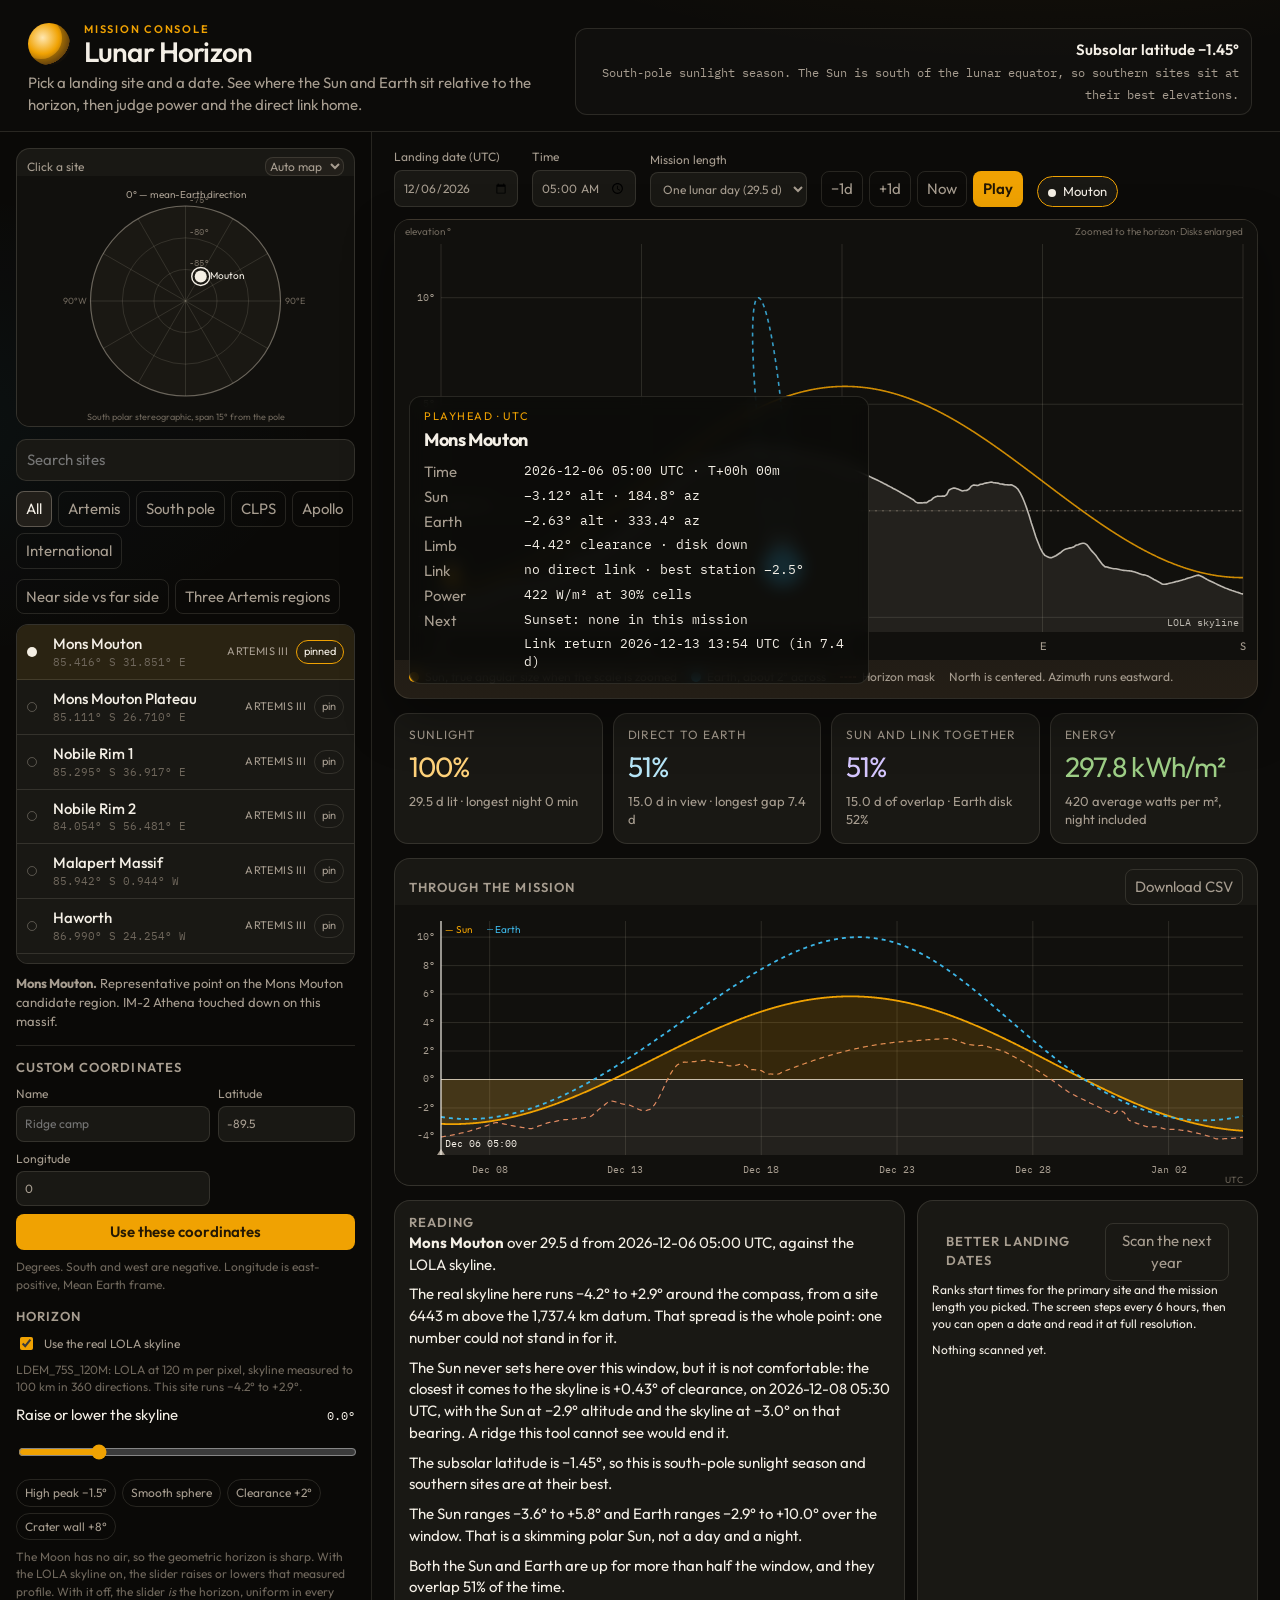
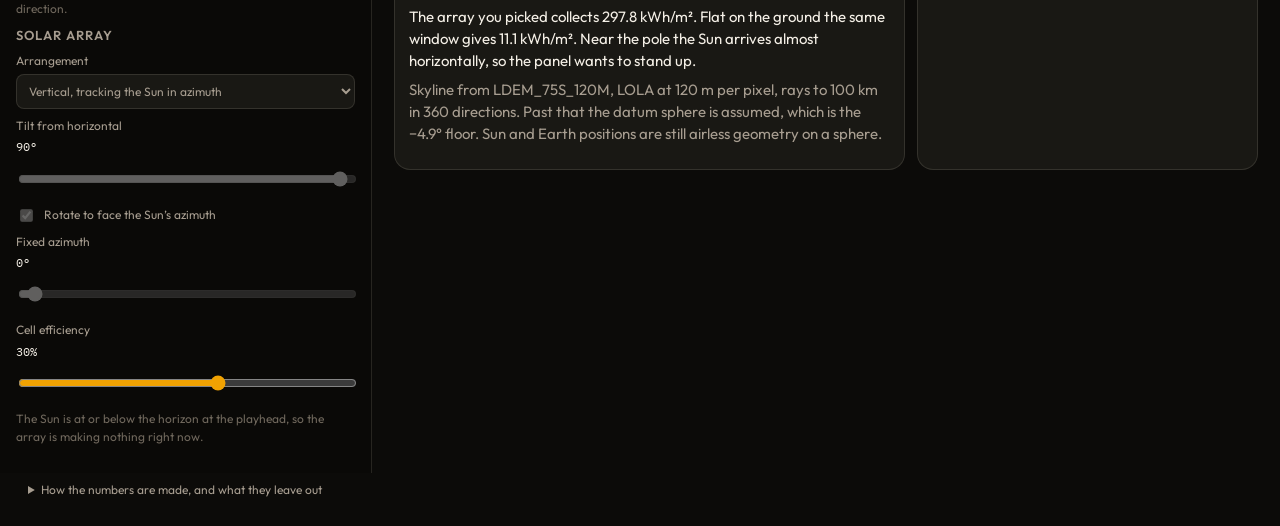
==== index.html @ 1fbbaa5c "Draw the LOLA skyline, add a terrain toggle, and report the tightest solar clearance." ====
<!DOCTYPE html>
<html lang="en">
<head>
  <meta charset="utf-8">
  <meta name="viewport" content="width=device-width, initial-scale=1">
  <title>Lunar Horizon — landing site navigator</title>
  <meta name="description" content="Compare lunar landing sites and dates. See the Sun and Earth on the horizon, and judge solar power and direct-to-Earth contact.">
  <link rel="preconnect" href="https://fonts.googleapis.com">
  <link rel="preconnect" href="https://fonts.gstatic.com" crossorigin>
  <link href="https://fonts.googleapis.com/css2?family=IBM+Plex+Mono:wght@400;500&family=Outfit:wght@400;500;600&display=swap" rel="stylesheet">
  <link rel="stylesheet" href="styles.css">
  <link rel="icon" href="data:image/svg+xml,%3Csvg xmlns='http://www.w3.org/2000/svg' viewBox='0 0 32 32'%3E%3Ccircle cx='16' cy='16' r='14' fill='%23f0a202'/%3E%3Ccircle cx='12' cy='14' r='8' fill='%230c0b09'/%3E%3C/svg%3E">
</head>
<body>
  <div class="app">
    <header class="top">
      <div>
        <div class="brand">
          <div class="mark" aria-hidden="true"></div>
          <div>
            <div class="eyebrow">Mission console</div>
            <h1>Lunar Horizon</h1>
          </div>
        </div>
        <p class="lede">Pick a landing site and a date. See where the Sun and Earth sit relative to the horizon, then judge power and the direct link home.</p>
      </div>
      <div class="season" id="season" aria-live="polite"></div>
    </header>

    <aside>
      <div class="map-wrap">
        <div class="map-bar">
          <span>Click a site</span>
          <select id="map-mode" aria-label="Map projection">
            <option value="auto">Auto map</option>
            <option value="polar">South pole</option>
            <option value="near">Near side</option>
          </select>
        </div>
        <canvas id="map" width="680" height="500"></canvas>
      </div>
      <input id="search" class="search" type="search" placeholder="Search sites" aria-label="Search sites">
      <div class="filters" id="filters"></div>
      <div class="presets">
        <button type="button" id="preset-contrast">Near side vs far side</button>
        <button type="button" id="preset-artemis">Three Artemis regions</button>
      </div>
      <div class="site-list" id="site-list" role="listbox" aria-label="Landing sites"></div>
      <p class="note" id="site-note"></p>

      <form class="custom" id="custom-form">
        <h2>Custom coordinates</h2>
        <label>Name<input id="custom-name" type="text" maxlength="60" placeholder="Ridge camp"></label>
        <label>Latitude<input id="custom-lat" type="number" min="-90" max="90" step="0.0001" value="-89.5" required></label>
        <label>Longitude<input id="custom-lon" type="number" min="-180" max="180" step="0.0001" value="0" required></label>
        <button class="primary-btn full" type="submit">Use these coordinates</button>
        <p class="help full">Degrees. South and west are negative. Longitude is east-positive, Mean Earth frame.</p>
      </form>

      <div class="stack">
        <div class="block-title">Horizon</div>
        <label class="check"><input id="terrain" type="checkbox" checked> Use the real LOLA skyline</label>
        <p class="help" id="terrain-note"></p>
        <div class="row-between"><span id="mask-label">Terrain clearance</span><span class="mono" id="mask-read">0.0°</span></div>
        <input id="mask" type="range" min="-4" max="15" step="0.1" value="0" aria-label="Horizon mask in degrees">
        <div class="chips" id="mask-presets">
          <button type="button" data-mask="-1.5">High peak −1.5°</button>
          <button type="button" data-mask="0">Smooth sphere</button>
          <button type="button" data-mask="2">Clearance +2°</button>
          <button type="button" data-mask="8">Crater wall +8°</button>
        </div>
        <p class="help">The Moon has no air, so the geometric horizon is sharp. With the LOLA skyline on, the slider raises or lowers that measured profile. With it off, the slider <em>is</em> the horizon, uniform in every direction.</p>

        <div class="block-title">Solar array</div>
        <label>Arrangement
          <select id="panel-mode">
            <option value="vertical">Vertical, tracking the Sun in azimuth</option>
            <option value="horizontal">Flat on the ground</option>
            <option value="tilt">Fixed tilt</option>
          </select>
        </label>
        <label>Tilt from horizontal <span class="mono" id="tilt-read">90°</span>
          <input id="tilt" type="range" min="0" max="90" step="1" value="60">
        </label>
        <label class="check"><input id="tracking" type="checkbox" checked> Rotate to face the Sun’s azimuth</label>
        <label>Fixed azimuth <span class="mono" id="az-read">0°</span>
          <input id="azimuth" type="range" min="0" max="359" step="1" value="0">
        </label>
        <label>Cell efficiency <span class="mono" id="eff-read">30%</span>
          <input id="efficiency" type="range" min="15" max="40" step="1" value="30">
        </label>
        <p class="help" id="panel-hint"></p>
      </div>
    </aside>

    <main class="stage">
      <div class="controls">
        <label>Landing date (UTC)<input id="land-date" type="date"></label>
        <label>Time<input id="land-time" type="time" step="60"></label>
        <label>Mission length
          <select id="duration">
            <option value="24">24 hours</option>
            <option value="168">7 days</option>
            <option value="336">14 days</option>
            <option value="708.734" selected>One lunar day (29.5 d)</option>
            <option value="2126.2">Three lunar days</option>
            <option value="4383">Six months</option>
            <option value="8760">One year</option>
          </select>
        </label>
        <div class="control-buttons">
          <button type="button" class="text-btn" id="step-back" title="Landing minus 1 day">−1d</button>
          <button type="button" class="text-btn" id="step-fwd" title="Landing plus 1 day">+1d</button>
          <button type="button" class="text-btn" id="now-btn">Now</button>
          <button type="button" class="primary-btn" id="play">Play</button>
        </div>
        <div class="selected-chips" id="chips" aria-label="Sites in this comparison"></div>
      </div>

      <section class="hero" aria-label="Horizon view">
        <canvas id="horizon" width="1200" height="880"></canvas>
        <div class="readout" id="readout"></div>
        <div class="legend">
          <span><i class="swatch sun"></i>Sun, true angular size when the scale is zoomed</span>
          <span><i class="swatch earth"></i>Earth, about 2° across</span>
          <span><i class="swatch mask"></i>Horizon mask</span>
          <span>North is centered. Azimuth runs eastward.</span>
        </div>
      </section>

      <section class="metrics" id="metrics" aria-label="Mission metrics"></section>
      <div id="compare"></div>

      <section class="chart-wrap">
        <div class="chart-bar">
          <div class="block-title">Through the mission</div>
          <div>
            <button type="button" class="text-btn" id="csv">Download CSV</button>
          </div>
        </div>
        <canvas id="chart" width="1200" height="560"></canvas>
      </section>

      <div class="split">
        <section class="panel" id="insights" aria-label="Reading of this site and date"></section>
        <section class="panel">
          <div class="split-head">
            <div class="block-title">Better landing dates</div>
            <button type="button" class="text-btn" id="scan">Scan the next year</button>
          </div>
          <p class="help">Ranks start times for the primary site and the mission length you picked. The screen steps every 6 hours, then you can open a date and read it at full resolution.</p>
          <div class="window-list" id="windows"></div>
        </section>
      </div>
    </main>

    <footer class="colophon">
      <details>
        <summary>How the numbers are made, and what they leave out</summary>
        <p>Sun and Earth directions use Astronomy Engine for the vectors and the IAU lunar pole and prime meridian for the Mean Earth frame. Altitude is airless and topocentric on a 1,737.4 km sphere. Checked against JPL Horizons apparent azimuth and elevation: the test cases agree to better than 0.01°.</p>
        <p>A body is “up” for sunlight when any of the solar disk clears the mask. Power is the solar constant scaled to the Moon–Sun distance, times the cosine of the incidence angle on the panel you picked, times cell efficiency, times the lit fraction of the disk. One square metre, no dust, no mutual shading.</p>
        <p>Direct-to-Earth means a geometric line of sight from the site to Goldstone, Madrid, or Canberra. It is not a schedule, a link budget, or a terrain mask. Earth-disk visibility is separate: the limb clears the mask even when the center of Earth is still below it. That margin is about one degree, and at the south pole one degree is the whole story.</p>
        <p>The skyline is real where the data reaches. LDEM_75S_120M, the LOLA polar DEM at 120 m per pixel, is walked outward from each site along great circles to 100 km in 360 directions, keeping the highest elevation angle each ray ever reaches. Past the edge of the product the profile falls back to the horizon of the 1,737.4 km datum sphere seen from the site's own elevation. Sites north of 79°S have no profile and use the uniform mask.</p>
        <p>What the skyline still leaves out: azimuth is binned at one degree, so a knife-edge ridge is smoothed; rays stop at 100 km, so a far mountain beyond that is invisible; and there is no self-shadowing, no scattered light from nearby slopes, and no thermal model. Treat a half-degree margin as a question for a real terrain study, not as an answer.</p>
      </details>
    </footer>
  </div>
  <script src="vendor/astronomy.browser.js"></script>
  <script src="sites.js"></script>
  <script src="ephemeris.js"></script>
  <script src="viz.js"></script>
  <script src="terrain.js"></script>
  <script src="app.js"></script>
</body>
</html>
---- styles.css ----
:root {
  --bg: #0c0b09;
  --bg-2: #141310;
  --panel: #191814;
  --panel-2: #221f1a;
  --line: rgba(243, 232, 214, 0.12);
  --line-strong: rgba(243, 232, 214, 0.28);
  --ink: #f4efe6;
  --muted: #a79d90;
  --faint: #6f675c;
  --sun: #f0a202;
  --sun-2: #ffd27a;
  --earth: #3db7e8;
  --earth-2: #b7e6f8;
  --good: #9dce86;
  --warn: #e08a62;
  --joint: #d5c6ff;
  --shadow: 0 20px 50px rgba(0, 0, 0, 0.35);
  --sans: "Outfit", "Avenir Next", "Segoe UI", sans-serif;
  --mono: "IBM Plex Mono", ui-monospace, "SF Mono", monospace;
  --aside: 372px;
}

* { box-sizing: border-box; }
html, body { margin: 0; padding: 0; }
body {
  min-height: 100dvh;
  background:
    radial-gradient(1200px 500px at 80% -10%, rgba(240, 162, 2, 0.08), transparent 55%),
    radial-gradient(900px 480px at -10% 20%, rgba(61, 183, 232, 0.06), transparent 50%),
    var(--bg);
  color: var(--ink);
  font-family: var(--sans);
  font-size: 15px;
  line-height: 1.45;
}

button, input, select { font: inherit; color: inherit; }
button { cursor: pointer; }
button:focus-visible, input:focus-visible, select:focus-visible {
  outline: 2px solid var(--sun);
  outline-offset: 2px;
}

.app {
  display: grid;
  grid-template-columns: var(--aside) minmax(0, 1fr);
  min-height: 100dvh;
}

header.top {
  grid-column: 1 / -1;
  display: flex;
  justify-content: space-between;
  gap: 24px;
  align-items: flex-end;
  padding: 22px 28px 16px;
  border-bottom: 1px solid var(--line);
}
.brand { display: flex; gap: 14px; align-items: center; }
.mark {
  width: 42px;
  height: 42px;
  border-radius: 50%;
  background:
    radial-gradient(circle at 35% 35%, #ffe7b0, var(--sun) 42%, #8a5a10 70%, #1a140c 71%);
  box-shadow: inset -8px -6px 0 rgba(0, 0, 0, 0.25);
}
.eyebrow {
  letter-spacing: 0.16em;
  text-transform: uppercase;
  color: var(--sun);
  font-size: 11px;
  font-weight: 600;
}
h1 {
  margin: 0;
  font-size: 28px;
  font-weight: 560;
  letter-spacing: -0.03em;
  line-height: 1;
}
.lede {
  margin: 6px 0 0;
  max-width: 640px;
  color: var(--muted);
}
.season {
  min-width: 240px;
  text-align: right;
  padding: 10px 12px;
  border: 1px solid var(--line);
  background: rgba(255, 255, 255, 0.02);
  border-radius: 12px;
}
.season b { display: block; font-weight: 600; }
.season span { color: var(--muted); font-family: var(--mono); font-size: 12px; }

aside {
  border-right: 1px solid var(--line);
  padding: 16px 16px 28px;
  background: rgba(0, 0, 0, 0.18);
}
.stage { padding: 16px 22px 40px; min-width: 0; }

.map-wrap {
  background: var(--panel);
  border: 1px solid var(--line);
  border-radius: 14px;
  overflow: hidden;
}
.map-bar {
  display: flex;
  justify-content: space-between;
  align-items: center;
  padding: 8px 10px 0;
  color: var(--muted);
  font-size: 12px;
}
.map-bar select, .filters button, .presets button, .controls select, .controls input, .text-btn, .primary-btn {
  background: var(--panel-2);
  border: 1px solid var(--line);
  border-radius: 8px;
}
#map { width: 100%; height: 250px; display: block; cursor: pointer; }

.search {
  width: 100%;
  margin-top: 12px;
  padding: 9px 10px;
  border-radius: 10px;
  border: 1px solid var(--line);
  background: var(--panel);
}
.filters, .presets { display: flex; flex-wrap: wrap; gap: 6px; margin-top: 10px; }
.filters button, .presets button, .text-btn, .primary-btn {
  padding: 6px 9px;
  color: var(--muted);
  background: transparent;
}
.filters button.on, .presets button:hover, .text-btn:hover, .primary-btn:hover {
  color: var(--ink);
  border-color: var(--line-strong);
}
.filters button.on { background: var(--panel-2); color: var(--ink); }

.site-list {
  margin-top: 10px;
  max-height: 340px;
  overflow: auto;
  border: 1px solid var(--line);
  border-radius: 12px;
  background: var(--panel);
}
.site-row {
  width: 100%;
  display: grid;
  grid-template-columns: 18px 1fr auto;
  gap: 8px;
  align-items: center;
  text-align: left;
  padding: 8px 10px;
  border: 0;
  border-bottom: 1px solid var(--line);
  background: transparent;
}
.site-row:last-child { border-bottom: 0; }
.site-row small { display: block; color: var(--faint); font-family: var(--mono); font-size: 11px; }
.site-row .tag { color: var(--muted); font-size: 11px; letter-spacing: 0.04em; text-transform: uppercase; }
.pip { width: 10px; height: 10px; border-radius: 50%; border: 1px solid var(--line-strong); }
.site-row.primary { background: rgba(240, 162, 2, 0.08); }
.site-row.compare { background: rgba(255, 255, 255, 0.03); }
.pin {
  border: 1px solid var(--line);
  background: transparent;
  color: var(--muted);
  border-radius: 999px;
  padding: 3px 7px;
  font-size: 11px;
}
.pin.on { color: var(--ink); border-color: var(--sun); }

.site-row { cursor: pointer; }
.site-row:hover { background: rgba(255, 255, 255, 0.04); }
.site-row.primary:hover { background: rgba(240, 162, 2, 0.12); }
.site-row .right { display: flex; align-items: center; gap: 8px; }
.site-row b { font-weight: 500; }
.site-row .muted { color: var(--muted); }
.pin:hover { color: var(--ink); border-color: var(--line-strong); }

.note {
  margin: 10px 0 0;
  color: var(--muted);
  font-size: 13px;
}
.custom {
  margin-top: 14px;
  padding-top: 12px;
  border-top: 1px solid var(--line);
  display: grid;
  grid-template-columns: 1fr 1fr;
  gap: 8px;
}
.custom h2, .block-title {
  grid-column: 1 / -1;
  margin: 0;
  font-size: 13px;
  letter-spacing: 0.08em;
  text-transform: uppercase;
  color: var(--muted);
  font-weight: 600;
}
.custom label, .stack label { display: flex; flex-direction: column; gap: 4px; font-size: 12px; color: var(--muted); }
.custom input, .stack input, .stack select, .controls input, .controls select {
  padding: 8px;
  border-radius: 8px;
  border: 1px solid var(--line);
  background: var(--panel);
}
.custom .full, .stack .full { grid-column: 1 / -1; }

.stack { margin-top: 14px; display: grid; gap: 8px; }
.row-between { display: flex; justify-content: space-between; gap: 8px; align-items: baseline; }
.mono { font-family: var(--mono); font-size: 12px; color: var(--ink); }
input[type="range"] { width: 100%; accent-color: var(--sun); }
.chips { display: flex; flex-wrap: wrap; gap: 6px; }
.chips button { padding: 4px 8px; border-radius: 999px; border: 1px solid var(--line); background: transparent; color: var(--muted); font-size: 12px; }
.chips button:hover { color: var(--ink); }
.help { color: var(--faint); font-size: 12px; margin: 0; }
.stack label.check { flex-direction: row; align-items: center; gap: 8px; }
.stack label.check input[type="checkbox"] { padding: 0; accent-color: var(--sun); }

.controls {
  display: flex;
  flex-wrap: wrap;
  gap: 10px 14px;
  align-items: end;
  margin-bottom: 12px;
}
.controls label { display: flex; flex-direction: column; gap: 4px; font-size: 12px; color: var(--muted); }
.control-buttons { display: flex; gap: 6px; align-items: center; }
.primary-btn {
  background: var(--sun);
  color: #241804;
  border-color: transparent;
  font-weight: 600;
}
.primary-btn.playing { background: var(--ink); }

.hero {
  position: relative;
  background: linear-gradient(180deg, #12110e, #1a1814 70%, #241e16);
  border: 1px solid var(--line);
  border-radius: 16px;
  box-shadow: var(--shadow);
  overflow: hidden;
}
#horizon { width: 100%; height: 440px; display: block; }
.readout {
  position: absolute;
  left: 14px;
  bottom: 14px;
  max-width: min(460px, calc(100% - 28px));
  padding: 12px 14px;
  border-radius: 12px;
  background: rgba(12, 11, 9, 0.82);
  border: 1px solid var(--line);
  backdrop-filter: blur(8px);
}
.readout .kicker { color: var(--sun); font-size: 11px; letter-spacing: 0.14em; text-transform: uppercase; }
.readout h2 { margin: 2px 0 8px; font-size: 18px; letter-spacing: -0.02em; }
.readout dl { display: grid; grid-template-columns: 92px 1fr; gap: 3px 8px; margin: 0; }
.readout dt { color: var(--muted); }
.readout dd { margin: 0; font-family: var(--mono); font-size: 12.5px; }
.readout-note {
  margin: 8px 0 0;
  padding-top: 8px;
  border-top: 1px solid var(--line);
  color: var(--warn);
  font-size: 12px;
}
.legend {
  display: flex;
  flex-wrap: wrap;
  gap: 14px;
  padding: 8px 14px 12px;
  color: var(--muted);
  font-size: 12px;
}
.swatch { display: inline-block; width: 10px; height: 10px; border-radius: 50%; margin-right: 6px; vertical-align: -1px; }
.swatch.sun { background: var(--sun); }
.swatch.earth { background: var(--earth); }
.swatch.mask { background: transparent; border: 1px dashed var(--warn); border-radius: 0; height: 0; width: 16px; vertical-align: 3px; }

.metrics {
  margin-top: 14px;
  display: grid;
  grid-template-columns: repeat(4, minmax(0, 1fr));
  gap: 10px;
}
.card {
  background: var(--panel);
  border: 1px solid var(--line);
  border-radius: 14px;
  padding: 12px 14px 14px;
}
.card .label { color: var(--muted); font-size: 12px; letter-spacing: 0.08em; text-transform: uppercase; }
.card .value { font-size: 28px; letter-spacing: -0.03em; margin: 4px 0; }
.card .sub { color: var(--muted); font-size: 13px; }
.card.sun .value { color: var(--sun-2); }
.card.earth .value { color: var(--earth-2); }
.card.joint .value { color: var(--joint); }
.card.power .value { color: var(--good); }

#compare:empty { display: none; }
.compare-panel { margin-top: 14px; }
.compare-table .swatch { margin-right: 7px; }
.compare-table .tag {
  color: var(--sun);
  font-size: 10px;
  letter-spacing: 0.08em;
  text-transform: uppercase;
}
.compare-table + .help { margin-top: 8px; }

.compare-table {
  width: 100%;
  margin-top: 10px;
  border-collapse: collapse;
  font-size: 13px;
}
.compare-table th, .compare-table td {
  text-align: left;
  padding: 8px 10px;
  border-bottom: 1px solid var(--line);
}
.compare-table th { color: var(--muted); font-weight: 500; font-size: 12px; }
.compare-table td.num, .compare-table th.num { text-align: right; font-family: var(--mono); font-size: 12px; }

.chart-wrap {
  margin-top: 14px;
  background: var(--panel);
  border: 1px solid var(--line);
  border-radius: 16px;
  overflow: hidden;
}
.chart-bar, .split-head {
  display: flex;
  justify-content: space-between;
  gap: 12px;
  align-items: baseline;
  padding: 10px 14px 0;
}
#chart { width: 100%; height: 280px; display: block; cursor: crosshair; }

.split {
  margin-top: 14px;
  display: grid;
  grid-template-columns: 1.2fr 0.8fr;
  gap: 12px;
}
.panel {
  background: var(--panel);
  border: 1px solid var(--line);
  border-radius: 16px;
  padding: 12px 14px 16px;
}
.panel p { margin: 0 0 8px; color: var(--ink); }
.panel .muted { color: var(--muted); }
.window-list { display: flex; flex-direction: column; gap: 8px; margin-top: 8px; }
.window-list button {
  text-align: left;
  border: 1px solid var(--line);
  background: var(--panel-2);
  border-radius: 10px;
  padding: 8px 10px;
}
.window-list b { display: block; }
.window-list span { color: var(--muted); font-size: 12px; font-family: var(--mono); }

.selected-chips { display: flex; flex-wrap: wrap; gap: 6px; }
.selected-chips button {
  border: 1px solid var(--line);
  background: var(--panel);
  border-radius: 999px;
  padding: 5px 10px;
  font-size: 13px;
}
.selected-chips button.primary { border-color: var(--sun); }
.selected-chips .chip-group { display: inline-flex; align-items: center; gap: 3px; }
.selected-chips .chip-x { padding: 5px 9px; color: var(--muted); line-height: 1; }
.selected-chips .chip-x:hover { color: var(--ink); border-color: var(--line-strong); }
.selected-chips .swatch { width: 8px; height: 8px; margin-right: 7px; }

button[disabled] { opacity: 0.45; cursor: default; }
input[disabled], select[disabled] { opacity: 0.45; }

footer.colophon {
  grid-column: 1 / -1;
  padding: 8px 28px 28px;
  color: var(--faint);
  font-size: 12px;
}
footer details { max-width: 900px; }
footer summary { cursor: pointer; color: var(--muted); }

@media (max-width: 1100px) {
  .metrics { grid-template-columns: 1fr 1fr; }
  .split { grid-template-columns: 1fr; }
}
@media (max-width: 860px) {
  .app { grid-template-columns: 1fr; }
  aside { border-right: 0; border-bottom: 1px solid var(--line); }
  header.top { flex-direction: column; align-items: flex-start; }
  .season { text-align: left; }
  #horizon { height: 360px; }
  .site-list { max-height: 280px; }
}
@media (prefers-reduced-motion: reduce) {
  * { scroll-behavior: auto !important; }
}
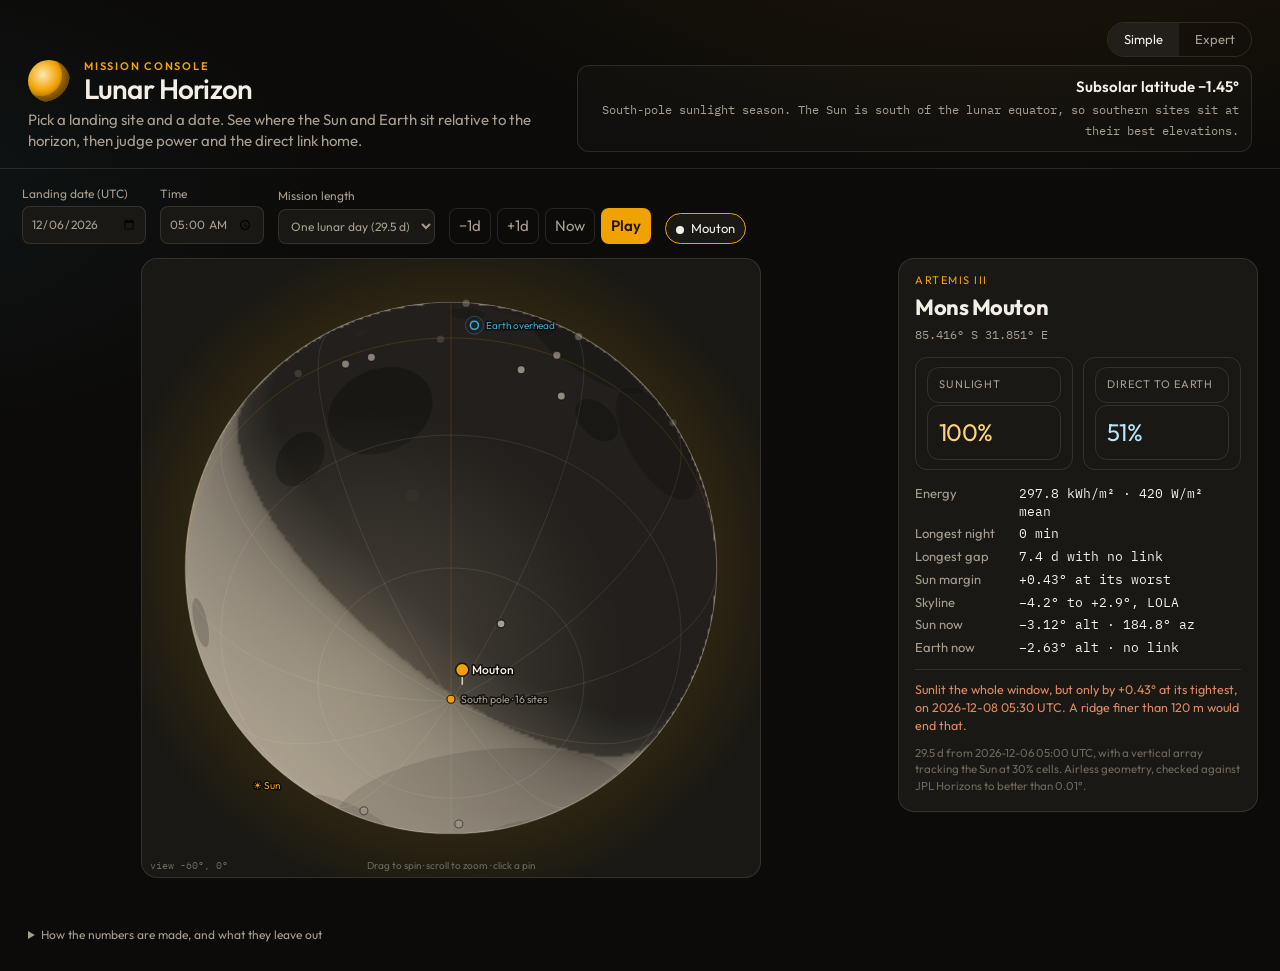
==== commit a38c8a2d: "Add a rotatable Moon globe and a Simple mode built on it. The console answered the question well but" ====
--- a/index.html
+++ b/index.html
@@ -24,7 +24,13 @@
         </div>
         <p class="lede">Pick a landing site and a date. See where the Sun and Earth sit relative to the horizon, then judge power and the direct link home.</p>
       </div>
-      <div class="season" id="season" aria-live="polite"></div>
+      <div class="top-right">
+        <div class="modes" role="group" aria-label="Interface mode">
+          <button type="button" id="mode-simple">Simple</button>
+          <button type="button" id="mode-expert">Expert</button>
+        </div>
+        <div class="season" id="season" aria-live="polite"></div>
+      </div>
     </header>
 
     <aside>
@@ -117,6 +123,14 @@
         <div class="selected-chips" id="chips" aria-label="Sites in this comparison"></div>
       </div>
 
+      <section class="simple" id="simple" aria-label="Globe view">
+        <div class="globe-wrap">
+          <canvas id="globe" width="760" height="760" tabindex="0" role="img"
+                  aria-label="Moon globe. Drag to rotate, scroll to zoom, click a landing site."></canvas>
+        </div>
+        <div class="simple-card" id="simple-card"></div>
+      </section>
+
       <section class="hero" aria-label="Horizon view">
         <canvas id="horizon" width="1200" height="880"></canvas>
         <div class="readout" id="readout"></div>
@@ -169,6 +183,7 @@
   <script src="sites.js"></script>
   <script src="ephemeris.js"></script>
   <script src="viz.js"></script>
+  <script src="globe.js"></script>
   <script src="terrain.js"></script>
   <script src="app.js"></script>
 </body>
--- a/styles.css
+++ b/styles.css
@@ -96,6 +96,85 @@
 .season b { display: block; font-weight: 600; }
 .season span { color: var(--muted); font-family: var(--mono); font-size: 12px; }
 
+.top-right { display: flex; flex-direction: column; align-items: flex-end; gap: 8px; }
+.modes {
+  display: inline-flex;
+  border: 1px solid var(--line);
+  border-radius: 999px;
+  overflow: hidden;
+}
+.modes button {
+  padding: 7px 16px;
+  border: 0;
+  background: transparent;
+  color: var(--muted);
+  font-size: 13px;
+}
+.modes button.on { background: var(--panel-2); color: var(--ink); }
+
+/* Simple mode: one globe, one card. Everything the console does is still
+   loaded and computed, just not shown. */
+.simple { display: none; }
+.app.mode-simple { grid-template-columns: minmax(0, 1fr); }
+.app.mode-simple aside,
+.app.mode-simple .hero,
+.app.mode-simple .metrics,
+.app.mode-simple #compare,
+.app.mode-simple .chart-wrap,
+.app.mode-simple .split { display: none; }
+.app.mode-simple .simple {
+  display: grid;
+  grid-template-columns: minmax(0, 1fr) 360px;
+  gap: 18px;
+  align-items: start;
+  margin-top: 14px;
+}
+
+.globe-wrap {
+  background: var(--panel);
+  border: 1px solid var(--line);
+  border-radius: 16px;
+  overflow: hidden;
+  max-width: 620px;
+  margin: 0 auto;
+  width: 100%;
+}
+#globe {
+  display: block;
+  width: 100%;
+  aspect-ratio: 1;
+  touch-action: none;
+  cursor: grab;
+}
+#globe:active { cursor: grabbing; }
+
+.simple-card {
+  background: var(--panel);
+  border: 1px solid var(--line);
+  border-radius: 16px;
+  padding: 14px 16px 16px;
+}
+.simple-card .kicker { color: var(--sun); font-size: 11px; letter-spacing: 0.14em; text-transform: uppercase; }
+.simple-card h2 { margin: 3px 0 2px; font-size: 22px; letter-spacing: -0.02em; }
+.simple-card .coords { color: var(--muted); font-family: var(--mono); font-size: 12px; }
+.simple-card .big { display: grid; grid-template-columns: 1fr 1fr; gap: 10px; margin: 14px 0; }
+.simple-card .big div { border: 1px solid var(--line); border-radius: 12px; padding: 9px 11px; }
+.simple-card .big .label { color: var(--muted); font-size: 11px; letter-spacing: 0.08em; text-transform: uppercase; }
+.simple-card .big .value { font-size: 24px; letter-spacing: -0.03em; margin-top: 2px; }
+.simple-card .big .sun { color: var(--sun-2); }
+.simple-card .big .earth { color: var(--earth-2); }
+.simple-card dl { display: grid; grid-template-columns: 96px 1fr; gap: 4px 8px; margin: 0; }
+.simple-card dt { color: var(--muted); font-size: 13px; }
+.simple-card dd { margin: 0; font-family: var(--mono); font-size: 12.5px; }
+.simple-card .margin-note {
+  margin: 12px 0 0;
+  padding-top: 10px;
+  border-top: 1px solid var(--line);
+  color: var(--warn);
+  font-size: 12.5px;
+}
+.simple-card .source { margin: 10px 0 0; color: var(--faint); font-size: 11.5px; }
+
 aside {
   border-right: 1px solid var(--line);
   padding: 16px 16px 28px;
@@ -407,6 +486,7 @@
 @media (max-width: 1100px) {
   .metrics { grid-template-columns: 1fr 1fr; }
   .split { grid-template-columns: 1fr; }
+  .app.mode-simple .simple { grid-template-columns: minmax(0, 1fr); }
 }
 @media (max-width: 860px) {
   .app { grid-template-columns: 1fr; }
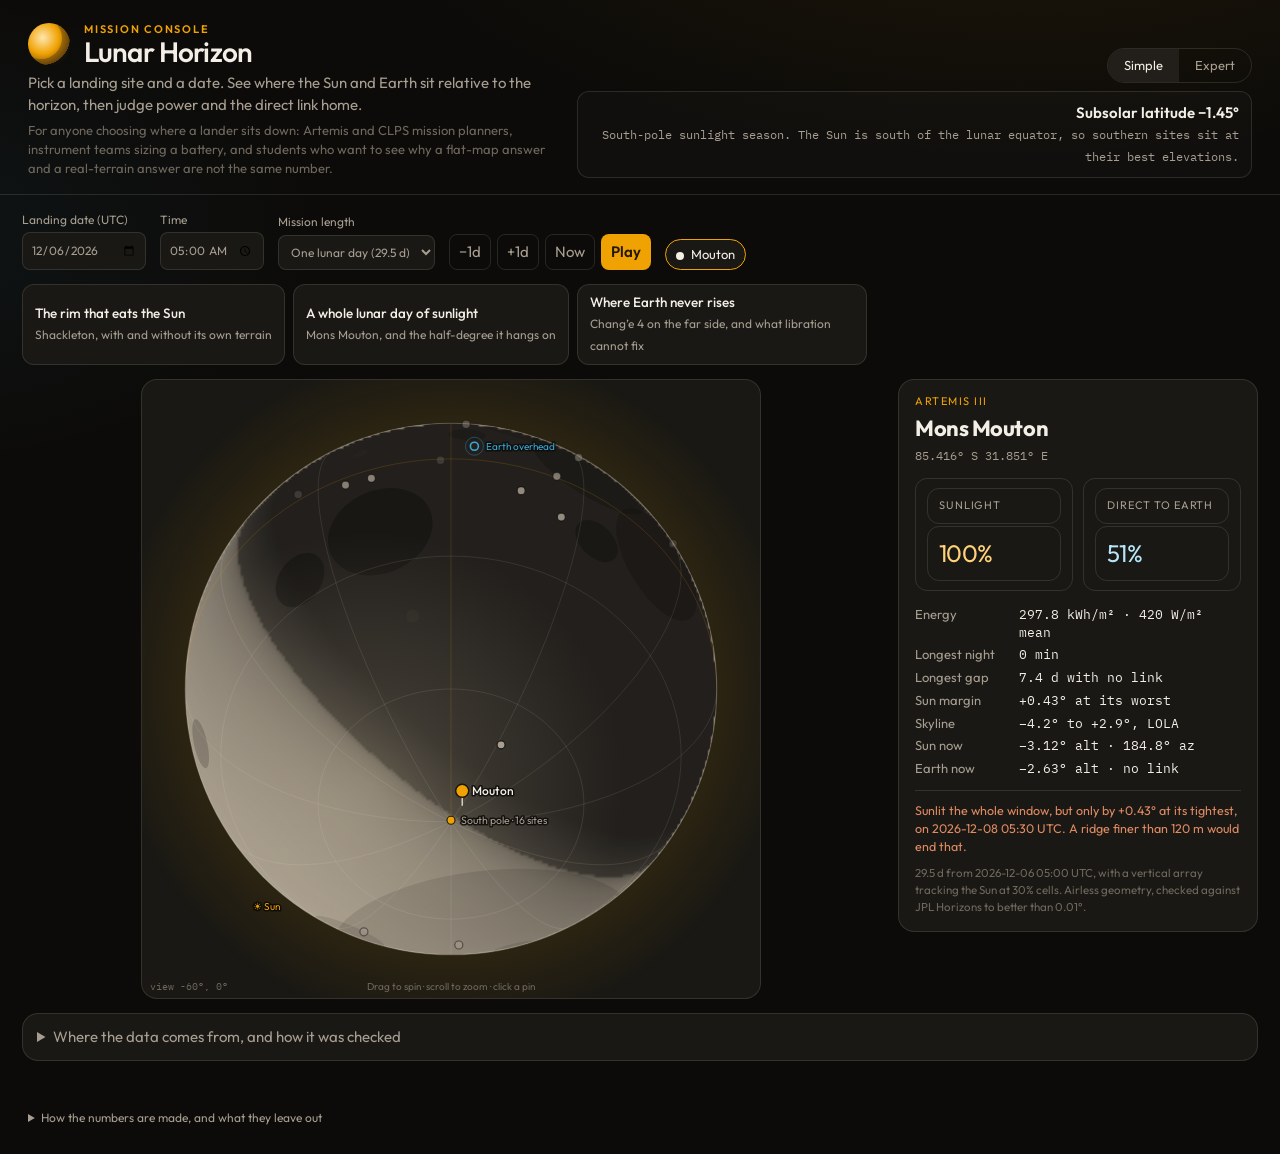
==== commit 60136bbc: "Show the evidence and the argument inside the app, not just in the README. Three guided findings set" ====
--- a/index.html
+++ b/index.html
@@ -23,6 +23,7 @@
           </div>
         </div>
         <p class="lede">Pick a landing site and a date. See where the Sun and Earth sit relative to the horizon, then judge power and the direct link home.</p>
+        <p class="lede audience">For anyone choosing where a lander sits down: Artemis and CLPS mission planners, instrument teams sizing a battery, and students who want to see why a flat-map answer and a real-terrain answer are not the same number.</p>
       </div>
       <div class="top-right">
         <div class="modes" role="group" aria-label="Interface mode">
@@ -123,6 +124,11 @@
         <div class="selected-chips" id="chips" aria-label="Sites in this comparison"></div>
       </div>
 
+      <section class="stories" aria-label="Guided findings">
+        <div class="story-bar" id="story-bar"></div>
+        <div class="story-note" id="story-note"></div>
+      </section>
+
       <section class="simple" id="simple" aria-label="Globe view">
         <div class="globe-wrap">
           <canvas id="globe" width="760" height="760" tabindex="0" role="img"
@@ -166,6 +172,12 @@
           <div class="window-list" id="windows"></div>
         </section>
       </div>
+      <section class="evidence" aria-label="Data sources and validation">
+        <details id="evidence">
+          <summary>Where the data comes from, and how it was checked</summary>
+          <div id="evidence-body"></div>
+        </details>
+      </section>
     </main>
 
     <footer class="colophon">
@@ -185,6 +197,7 @@
   <script src="viz.js"></script>
   <script src="globe.js"></script>
   <script src="terrain.js"></script>
+  <script src="validation.js"></script>
   <script src="app.js"></script>
 </body>
 </html>
--- a/styles.css
+++ b/styles.css
@@ -175,6 +175,63 @@
 }
 .simple-card .source { margin: 10px 0 0; color: var(--faint); font-size: 11.5px; }
 
+.lede.audience { margin-top: 6px; color: var(--faint); font-size: 13px; }
+
+/* Guided findings: three clicks that are the demo and the argument at once. */
+.stories { margin-top: 14px; }
+.story-bar { display: flex; flex-wrap: wrap; gap: 8px; }
+.story-bar button {
+  text-align: left;
+  padding: 8px 12px;
+  border: 1px solid var(--line);
+  border-radius: 12px;
+  background: var(--panel);
+  color: var(--ink);
+  max-width: 290px;
+}
+.story-bar button:hover { border-color: var(--line-strong); }
+.story-bar button.on { border-color: var(--sun); background: var(--panel-2); }
+.story-bar b { display: block; font-weight: 500; font-size: 13.5px; }
+.story-bar span { color: var(--muted); font-size: 12px; }
+.story-note:empty { display: none; }
+.story-note {
+  margin-top: 10px;
+  padding: 12px 14px;
+  border: 1px solid var(--line);
+  border-left: 3px solid var(--sun);
+  border-radius: 12px;
+  background: var(--panel);
+}
+.story-note h3 { margin: 0 0 6px; font-size: 15px; font-weight: 560; letter-spacing: -0.01em; }
+.story-note p { margin: 0 0 6px; }
+.story-note p:last-child { margin-bottom: 0; }
+.story-note .figure { font-family: var(--mono); color: var(--sun-2); }
+.story-note .counter { font-family: var(--mono); color: var(--muted); }
+
+/* Evidence: the NASA inputs and the Horizons check, in the app rather than
+   only in the README, because a five-minute demo never reaches the README. */
+.evidence { margin-top: 14px; }
+.evidence details {
+  background: var(--panel);
+  border: 1px solid var(--line);
+  border-radius: 16px;
+  padding: 12px 14px;
+}
+.evidence summary { cursor: pointer; color: var(--muted); }
+.evidence h3 { margin: 14px 0 6px; font-size: 13px; letter-spacing: 0.08em; text-transform: uppercase; color: var(--muted); font-weight: 600; }
+.evidence .src { border-top: 1px solid var(--line); padding: 9px 0; }
+.evidence .src b { font-weight: 560; }
+.evidence .src .detail { color: var(--muted); font-family: var(--mono); font-size: 11.5px; }
+.evidence .src .role { color: var(--ink); font-size: 13px; margin-top: 3px; }
+.evidence .src .where { color: var(--faint); font-size: 11.5px; margin-top: 2px; }
+.evidence table { width: 100%; border-collapse: collapse; font-size: 12.5px; margin-top: 6px; }
+.evidence th, .evidence td { text-align: left; padding: 6px 8px; border-bottom: 1px solid var(--line); }
+.evidence th { color: var(--muted); font-weight: 500; font-size: 11.5px; }
+.evidence td.num, .evidence th.num { text-align: right; font-family: var(--mono); font-size: 11.5px; }
+.evidence td.pass { color: var(--good); font-family: var(--mono); }
+.evidence .repro { margin: 10px 0 0; color: var(--faint); font-size: 12px; }
+.evidence code { font-family: var(--mono); color: var(--muted); }
+
 aside {
   border-right: 1px solid var(--line);
   padding: 16px 16px 28px;
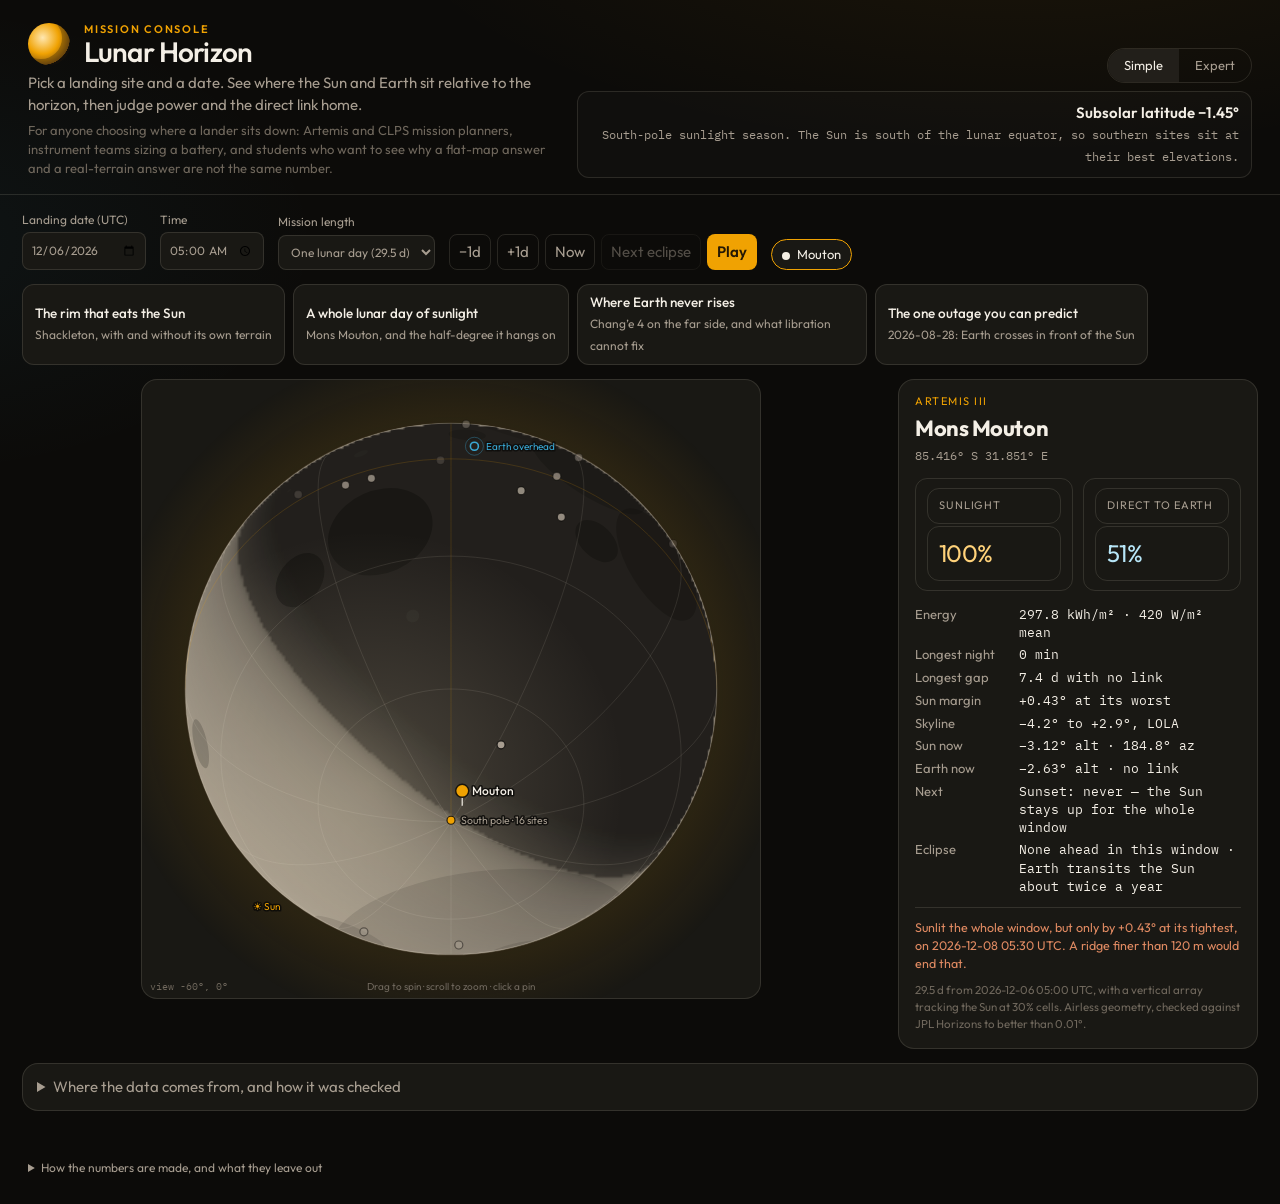
==== commit 548c8129: "Answer the operational questions: when, on what bearing, and what if we slip. Session C of SESSIONS-" ====
--- a/index.html
+++ b/index.html
@@ -97,6 +97,17 @@
           <input id="efficiency" type="range" min="15" max="40" step="1" value="30">
         </label>
         <p class="help" id="panel-hint"></p>
+
+        <div class="block-title">Find a Sun position</div>
+        <p class="help">The inverse question. Not where the Sun is now, but when it is where you need it. Leave a field empty to leave that axis free.</p>
+        <form id="solve-form">
+          <div class="solve-row">
+            <label>Elevation<input id="solve-alt" type="number" step="0.1" min="-90" max="90" placeholder="any"></label>
+            <label>Azimuth<input id="solve-az" type="number" step="1" min="0" max="359" placeholder="any"></label>
+          </div>
+          <button class="primary-btn full" type="submit" id="solve-run">Find times in this mission</button>
+        </form>
+        <div class="solve-list" id="solve-list"></div>
       </div>
     </aside>
 
@@ -115,10 +126,22 @@
             <option value="8760">One year</option>
           </select>
         </label>
+        <label class="slip-control">If we slip
+          <select id="slip">
+            <option value="0">no comparison</option>
+            <option value="-29.5">one lunar day earlier</option>
+            <option value="-14">14 days earlier</option>
+            <option value="-7">7 days earlier</option>
+            <option value="7">7 days later</option>
+            <option value="14" selected>14 days later</option>
+            <option value="29.5">one lunar day later</option>
+          </select>
+        </label>
         <div class="control-buttons">
           <button type="button" class="text-btn" id="step-back" title="Landing minus 1 day">−1d</button>
           <button type="button" class="text-btn" id="step-fwd" title="Landing plus 1 day">+1d</button>
           <button type="button" class="text-btn" id="now-btn">Now</button>
+          <button type="button" class="text-btn" id="eclipse-btn" title="Jump the playhead to the next time Earth crosses the Sun">Next eclipse</button>
           <button type="button" class="primary-btn" id="play">Play</button>
         </div>
         <div class="selected-chips" id="chips" aria-label="Sites in this comparison"></div>
@@ -150,6 +173,7 @@
 
       <section class="metrics" id="metrics" aria-label="Mission metrics"></section>
       <div id="compare"></div>
+      <div id="slip-table"></div>
 
       <section class="chart-wrap">
         <div class="chart-bar">
--- a/styles.css
+++ b/styles.css
@@ -120,6 +120,8 @@
 .app.mode-simple .hero,
 .app.mode-simple .metrics,
 .app.mode-simple #compare,
+.app.mode-simple #slip-table,
+.app.mode-simple .slip-control,
 .app.mode-simple .chart-wrap,
 .app.mode-simple .split { display: none; }
 .app.mode-simple .simple {
@@ -408,6 +410,7 @@
 .readout dl { display: grid; grid-template-columns: 92px 1fr; gap: 3px 8px; margin: 0; }
 .readout dt { color: var(--muted); }
 .readout dd { margin: 0; font-family: var(--mono); font-size: 12.5px; }
+.readout dd.alert, .simple-card dd.alert { color: var(--warn); }
 .readout-note {
   margin: 8px 0 0;
   padding-top: 8px;
@@ -503,6 +506,25 @@
 }
 .panel p { margin: 0 0 8px; color: var(--ink); }
 .panel .muted { color: var(--muted); }
+.solve-row { display: flex; gap: 8px; }
+.solve-row label { flex: 1 1 0; min-width: 0; }
+#solve-form { display: flex; flex-direction: column; gap: 8px; }
+.solve-list { display: flex; flex-direction: column; gap: 6px; }
+.solve-list button {
+  text-align: left;
+  border: 1px solid var(--line);
+  background: var(--panel-2);
+  border-radius: 10px;
+  padding: 7px 9px;
+}
+.solve-list button:hover { border-color: var(--line-strong); }
+.solve-list b { display: block; font-family: var(--mono); font-size: 12px; }
+.solve-list span { color: var(--muted); font-size: 11.5px; font-family: var(--mono); }
+
+.compare-table .delta { font-size: 11px; }
+.compare-table .delta.up { color: var(--good); }
+.compare-table .delta.down { color: var(--warn); }
+
 .window-list { display: flex; flex-direction: column; gap: 8px; margin-top: 8px; }
 .window-list button {
   text-align: left;
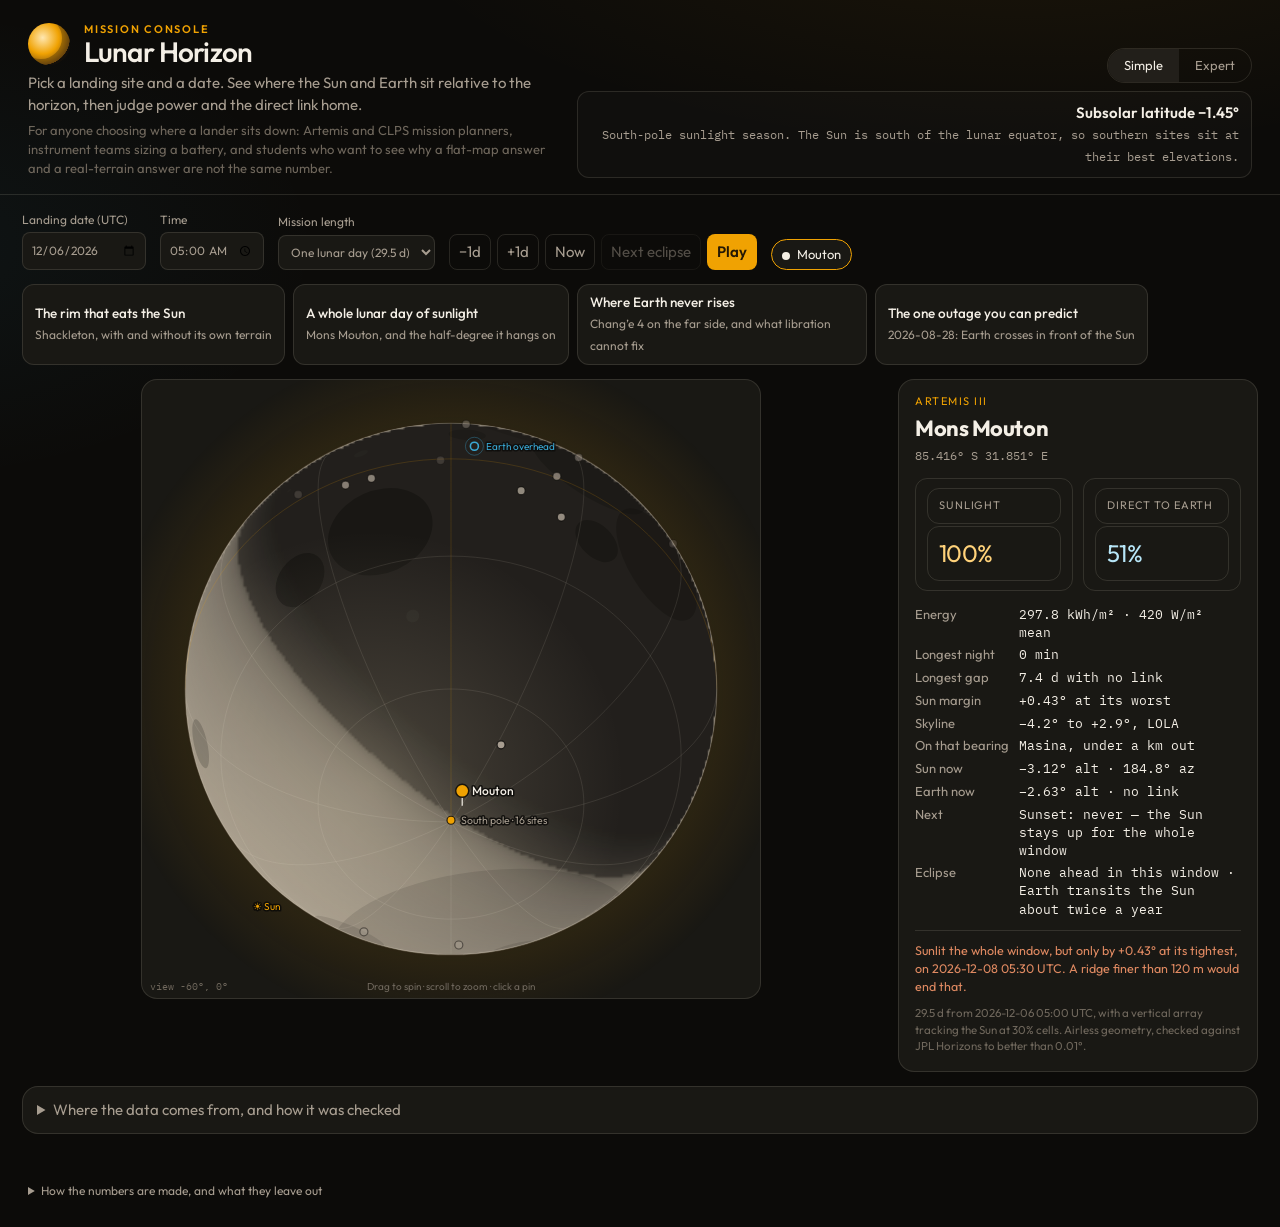
==== commit 0f17274c: "Call the engine's refined events, solves, and eclipses, and name the skyline. Session A landed horiz" ====
--- a/index.html
+++ b/index.html
@@ -217,6 +217,7 @@
   </div>
   <script src="vendor/astronomy.browser.js"></script>
   <script src="sites.js"></script>
+  <script src="features.js"></script>
   <script src="ephemeris.js"></script>
   <script src="viz.js"></script>
   <script src="globe.js"></script>
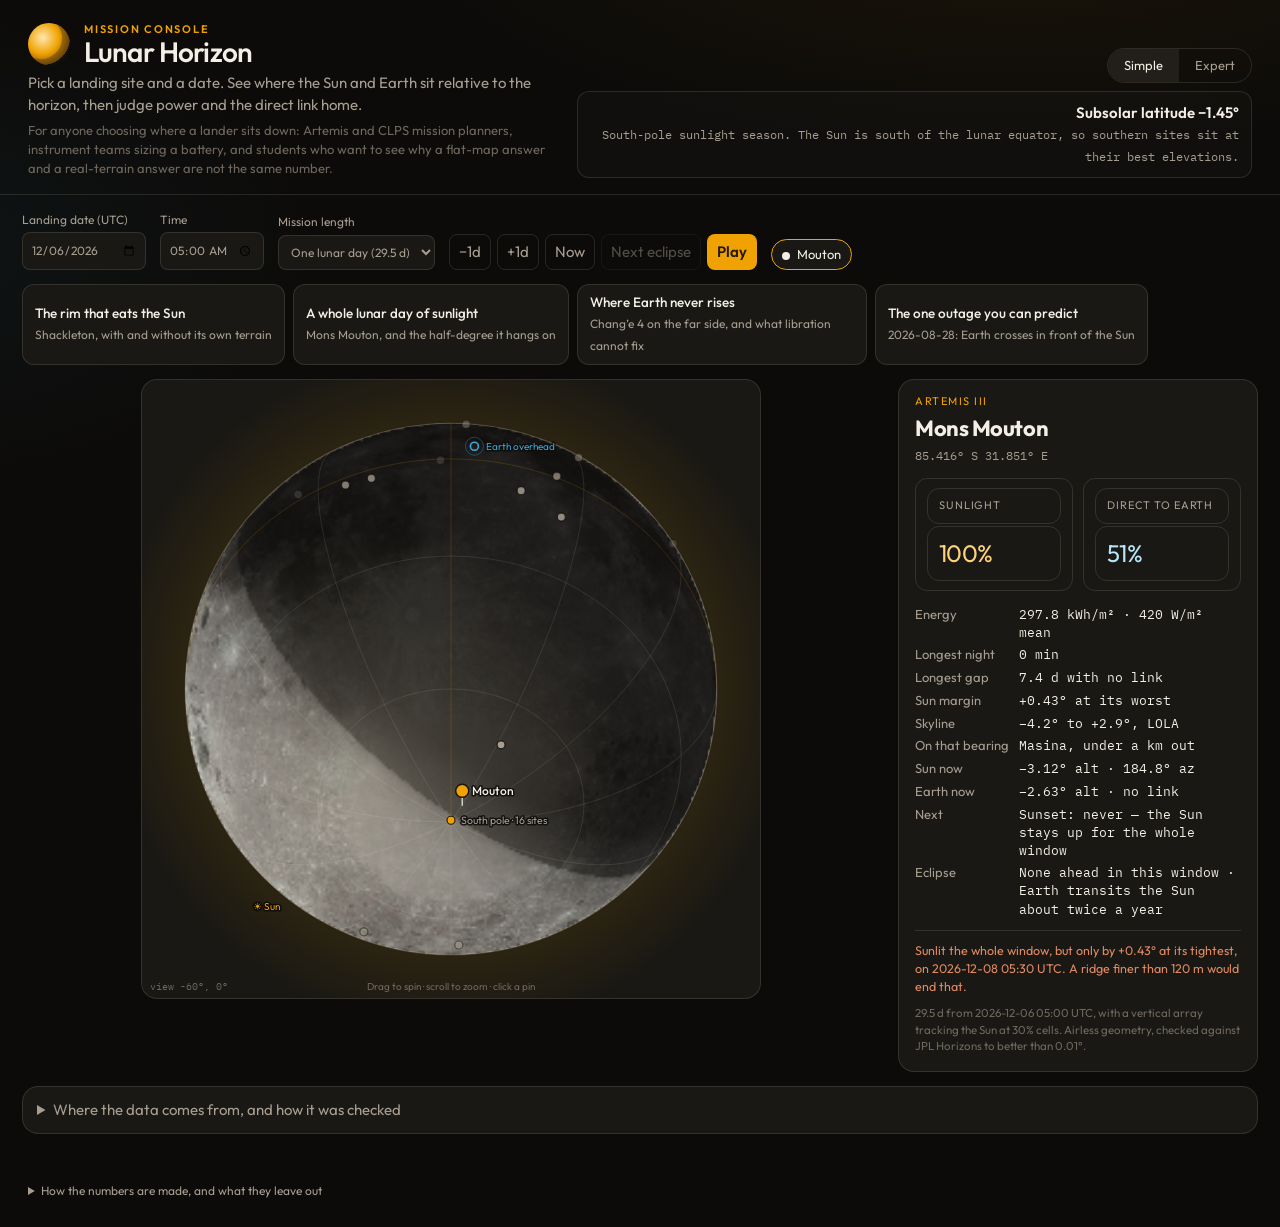
==== commit d861b79e: "Load the basemap and hand the map to viz.js's pan, zoom, and pick. Session B shipped basemap.js and " ====
--- a/index.html
+++ b/index.html
@@ -218,6 +218,7 @@
   <script src="vendor/astronomy.browser.js"></script>
   <script src="sites.js"></script>
   <script src="features.js"></script>
+  <script src="basemap.js"></script>
   <script src="ephemeris.js"></script>
   <script src="viz.js"></script>
   <script src="globe.js"></script>
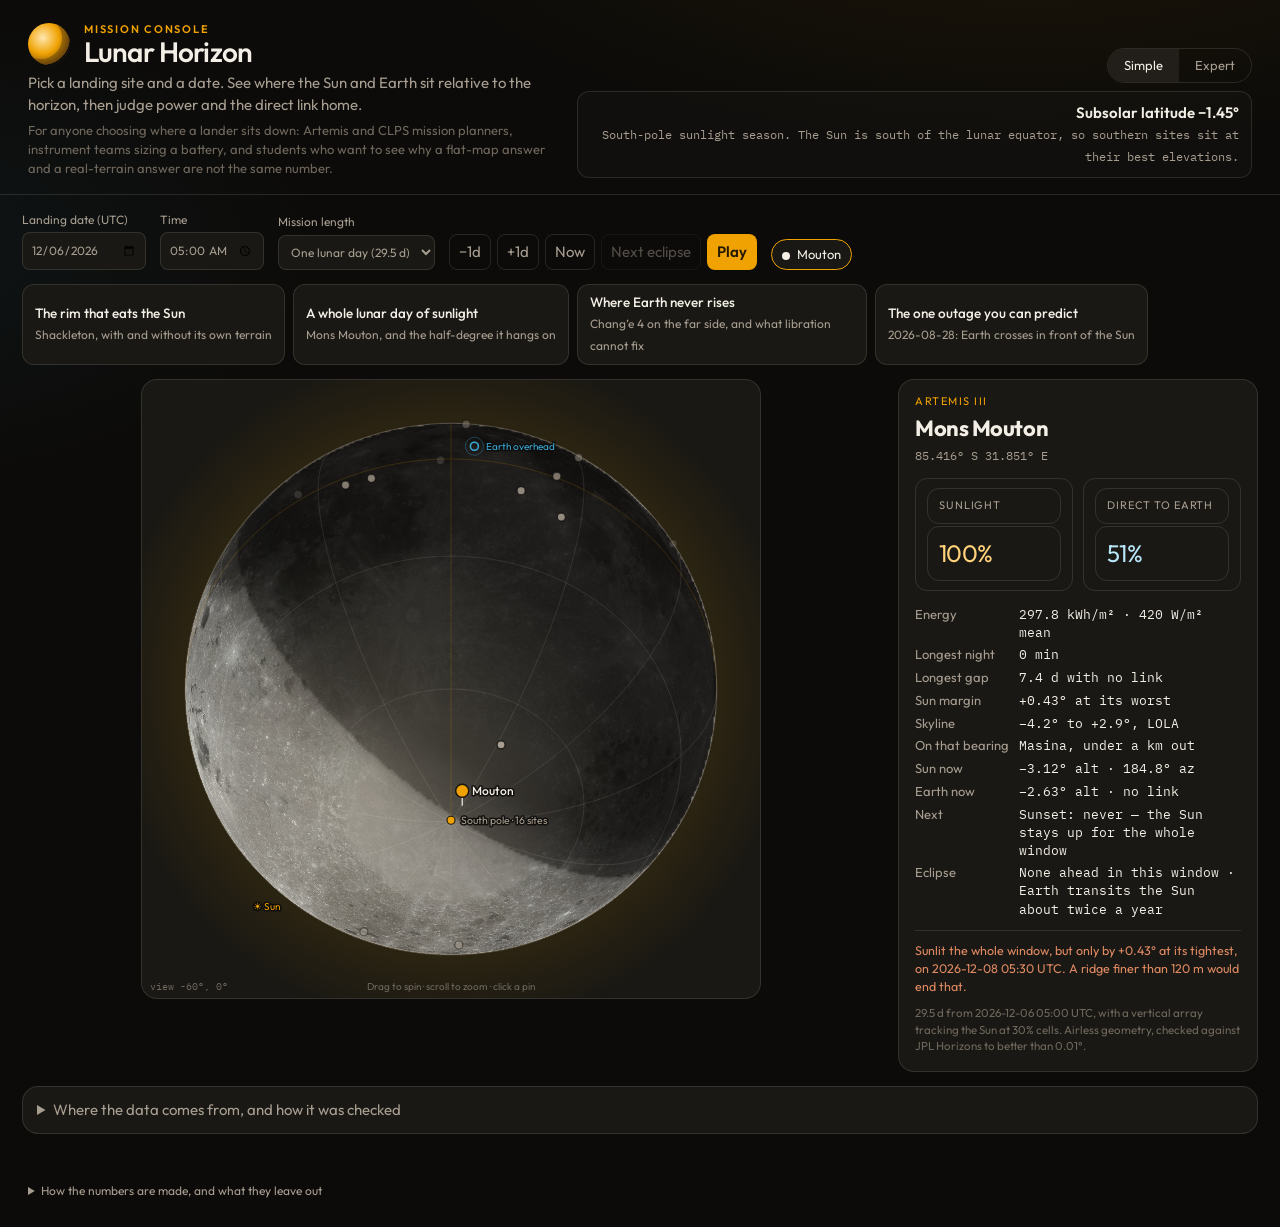
==== commit 3850c165: "Put the playhead readout beside the horizon instead of on top of it. It was an overlay pinned to the" ====
--- a/index.html
+++ b/index.html
@@ -160,15 +160,17 @@
         <div class="simple-card" id="simple-card"></div>
       </section>
 
-      <section class="hero" aria-label="Horizon view">
-        <canvas id="horizon" width="1200" height="880"></canvas>
+      <section class="hero-row" aria-label="Horizon view">
+        <div class="hero">
+          <canvas id="horizon" width="1200" height="880"></canvas>
+          <div class="legend">
+            <span><i class="swatch sun"></i>Sun, true angular size when the scale is zoomed</span>
+            <span><i class="swatch earth"></i>Earth, about 2° across</span>
+            <span><i class="swatch mask"></i>Horizon mask</span>
+            <span>North is centered. Azimuth runs eastward.</span>
+          </div>
+        </div>
         <div class="readout" id="readout"></div>
-        <div class="legend">
-          <span><i class="swatch sun"></i>Sun, true angular size when the scale is zoomed</span>
-          <span><i class="swatch earth"></i>Earth, about 2° across</span>
-          <span><i class="swatch mask"></i>Horizon mask</span>
-          <span>North is centered. Azimuth runs eastward.</span>
-        </div>
       </section>
 
       <section class="metrics" id="metrics" aria-label="Mission metrics"></section>
--- a/styles.css
+++ b/styles.css
@@ -117,7 +117,7 @@
 .simple { display: none; }
 .app.mode-simple { grid-template-columns: minmax(0, 1fr); }
 .app.mode-simple aside,
-.app.mode-simple .hero,
+.app.mode-simple .hero-row,
 .app.mode-simple .metrics,
 .app.mode-simple #compare,
 .app.mode-simple #slip-table,
@@ -385,6 +385,16 @@
 }
 .primary-btn.playing { background: var(--ink); }
 
+/* The readout sits beside the sky, not on top of it. It used to be an overlay
+   pinned to the bottom-left corner, which was fine until the mission had
+   something to say: the panel grows with its notes, and at full height it was
+   taller than the 440px canvas and covered the horizon it was describing. */
+.hero-row {
+  display: grid;
+  grid-template-columns: minmax(0, 1fr) 360px;
+  gap: 18px;
+  align-items: start;
+}
 .hero {
   position: relative;
   background: linear-gradient(180deg, #12110e, #1a1814 70%, #241e16);
@@ -395,19 +405,15 @@
 }
 #horizon { width: 100%; height: 440px; display: block; }
 .readout {
-  position: absolute;
-  left: 14px;
-  bottom: 14px;
-  max-width: min(460px, calc(100% - 28px));
   padding: 12px 14px;
-  border-radius: 12px;
-  background: rgba(12, 11, 9, 0.82);
-  border: 1px solid var(--line);
-  backdrop-filter: blur(8px);
+  border-radius: 16px;
+  background: var(--panel);
+  border: 1px solid var(--line);
+  box-shadow: var(--shadow);
 }
 .readout .kicker { color: var(--sun); font-size: 11px; letter-spacing: 0.14em; text-transform: uppercase; }
 .readout h2 { margin: 2px 0 8px; font-size: 18px; letter-spacing: -0.02em; }
-.readout dl { display: grid; grid-template-columns: 92px 1fr; gap: 3px 8px; margin: 0; }
+.readout dl { display: grid; grid-template-columns: 76px 1fr; gap: 3px 8px; margin: 0; }
 .readout dt { color: var(--muted); }
 .readout dd { margin: 0; font-family: var(--mono); font-size: 12.5px; }
 .readout dd.alert, .simple-card dd.alert { color: var(--warn); }
@@ -565,6 +571,7 @@
 @media (max-width: 1100px) {
   .metrics { grid-template-columns: 1fr 1fr; }
   .split { grid-template-columns: 1fr; }
+  .hero-row { grid-template-columns: minmax(0, 1fr); }
   .app.mode-simple .simple { grid-template-columns: minmax(0, 1fr); }
 }
 @media (max-width: 860px) {
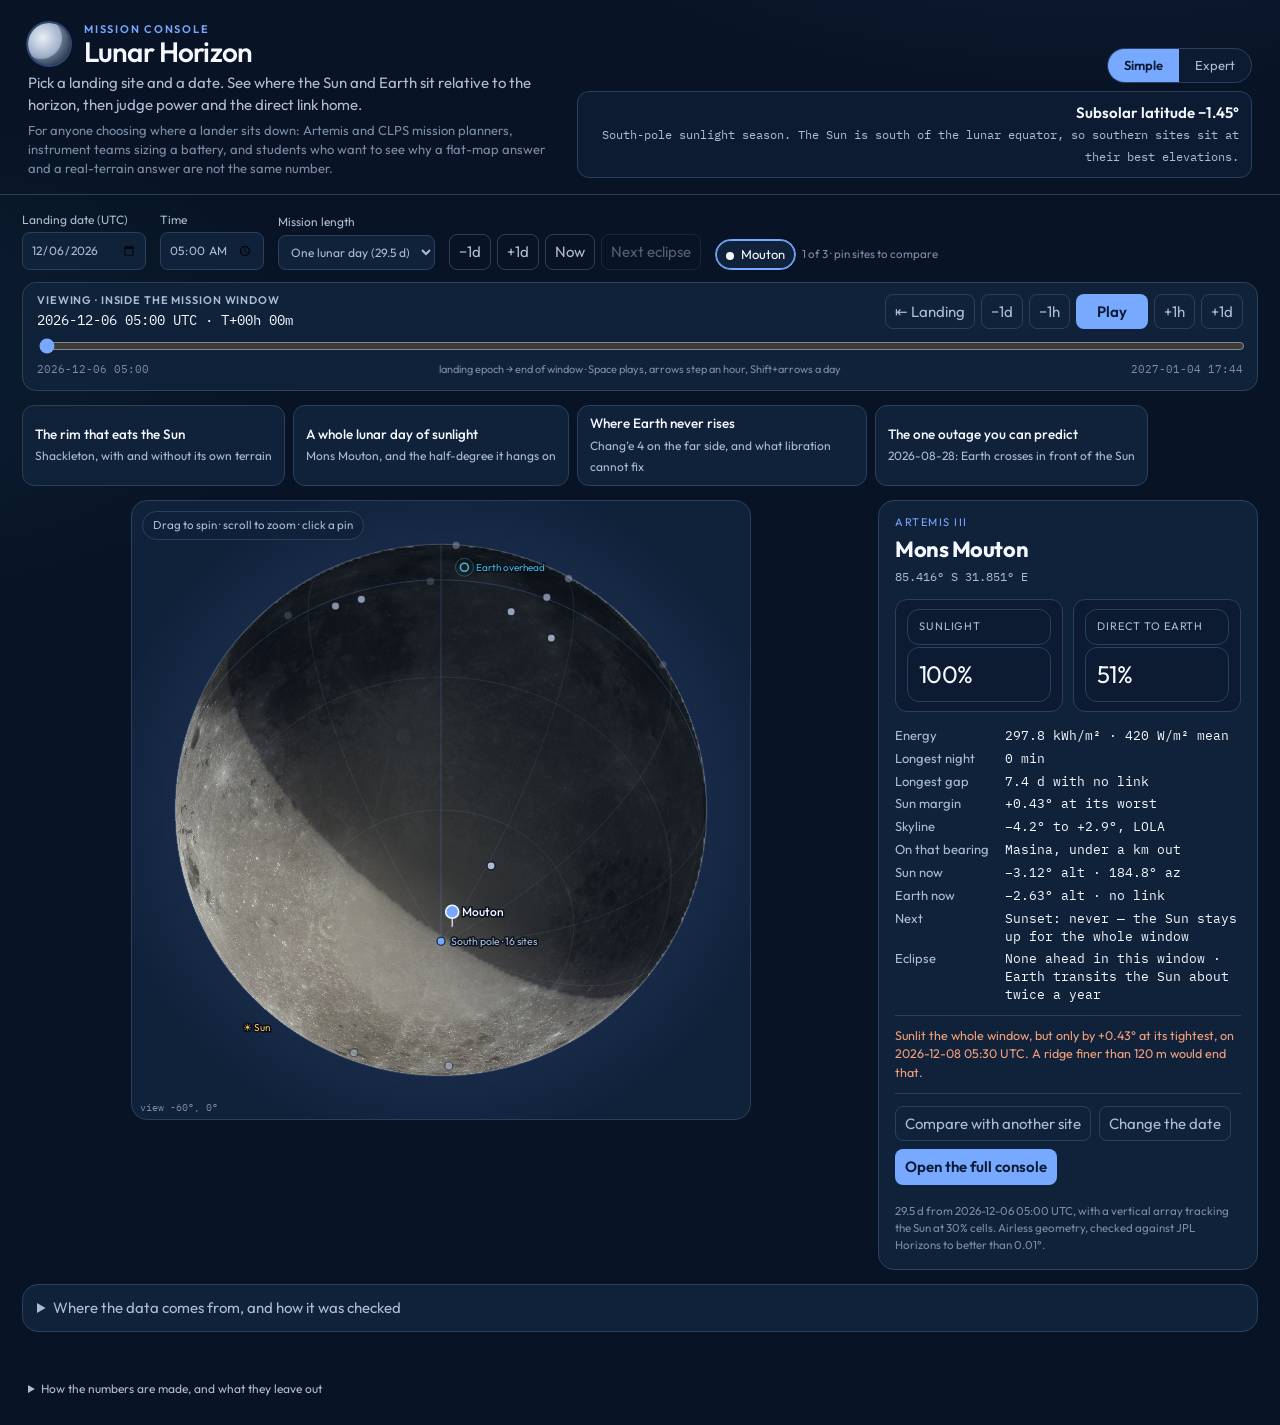
==== commit 2889ccdc: "Retheme the interface dark-blue and white, and make the mission timeline, comparison, and terms firs" ====
--- a/index.html
+++ b/index.html
@@ -9,7 +9,7 @@
   <link rel="preconnect" href="https://fonts.gstatic.com" crossorigin>
   <link href="https://fonts.googleapis.com/css2?family=IBM+Plex+Mono:wght@400;500&family=Outfit:wght@400;500;600&display=swap" rel="stylesheet">
   <link rel="stylesheet" href="styles.css">
-  <link rel="icon" href="data:image/svg+xml,%3Csvg xmlns='http://www.w3.org/2000/svg' viewBox='0 0 32 32'%3E%3Ccircle cx='16' cy='16' r='14' fill='%23f0a202'/%3E%3Ccircle cx='12' cy='14' r='8' fill='%230c0b09'/%3E%3C/svg%3E">
+  <link rel="icon" href="data:image/svg+xml,%3Csvg xmlns='http://www.w3.org/2000/svg' viewBox='0 0 32 32'%3E%3Ccircle cx='16' cy='16' r='14' fill='%2376a9ff'/%3E%3Ccircle cx='12' cy='14' r='8' fill='%23081426'/%3E%3C/svg%3E">
 </head>
 <body>
   <div class="app">
@@ -138,14 +138,36 @@
           </select>
         </label>
         <div class="control-buttons">
-          <button type="button" class="text-btn" id="step-back" title="Landing minus 1 day">−1d</button>
-          <button type="button" class="text-btn" id="step-fwd" title="Landing plus 1 day">+1d</button>
+          <button type="button" class="text-btn" id="step-back" title="Move the landing date back one day">−1d</button>
+          <button type="button" class="text-btn" id="step-fwd" title="Move the landing date forward one day">+1d</button>
           <button type="button" class="text-btn" id="now-btn">Now</button>
           <button type="button" class="text-btn" id="eclipse-btn" title="Jump the playhead to the next time Earth crosses the Sun">Next eclipse</button>
-          <button type="button" class="primary-btn" id="play">Play</button>
         </div>
         <div class="selected-chips" id="chips" aria-label="Sites in this comparison"></div>
       </div>
+
+      <section class="timeline" aria-label="Mission timeline">
+        <div class="tl-head">
+          <div class="tl-when">
+            <div class="tl-label">Viewing · inside the mission window</div>
+            <div class="tl-now" id="tl-now" aria-live="polite"></div>
+          </div>
+          <div class="tl-buttons">
+            <button type="button" class="text-btn" id="tl-start" title="Return the playhead to the landing epoch">⇤ Landing</button>
+            <button type="button" class="text-btn" id="tl-back-day" title="Playhead minus one day">−1d</button>
+            <button type="button" class="text-btn" id="tl-back-hour" title="Playhead minus one hour">−1h</button>
+            <button type="button" class="primary-btn" id="play">Play</button>
+            <button type="button" class="text-btn" id="tl-fwd-hour" title="Playhead plus one hour">+1h</button>
+            <button type="button" class="text-btn" id="tl-fwd-day" title="Playhead plus one day">+1d</button>
+          </div>
+        </div>
+        <input id="tl-range" type="range" min="0" max="1000" step="1" value="0" aria-label="Playhead position inside the mission window">
+        <div class="tl-scale">
+          <span class="mono" id="tl-t0"></span>
+          <span>landing epoch → end of window · Space plays, arrows step an hour, Shift+arrows a day</span>
+          <span class="mono" id="tl-t1"></span>
+        </div>
+      </section>
 
       <section class="stories" aria-label="Guided findings">
         <div class="story-bar" id="story-bar"></div>
@@ -156,6 +178,7 @@
         <div class="globe-wrap">
           <canvas id="globe" width="760" height="760" tabindex="0" role="img"
                   aria-label="Moon globe. Drag to rotate, scroll to zoom, click a landing site."></canvas>
+          <div class="globe-hint" aria-hidden="true">Drag to spin · scroll to zoom · click a pin</div>
         </div>
         <div class="simple-card" id="simple-card"></div>
       </section>
@@ -166,7 +189,7 @@
           <div class="legend">
             <span><i class="swatch sun"></i>Sun, true angular size when the scale is zoomed</span>
             <span><i class="swatch earth"></i>Earth, about 2° across</span>
-            <span><i class="swatch mask"></i>Horizon mask</span>
+            <span><i class="swatch mask"></i><button type="button" class="term" data-tip="The horizon mask is the elevation angle the skyline blocks, in every direction. With the LOLA skyline on it is a measured profile; with it off it is one uniform angle you set.">Horizon mask</button></span>
             <span>North is centered. Azimuth runs eastward.</span>
           </div>
         </div>
--- a/styles.css
+++ b/styles.css
@@ -1,21 +1,30 @@
+/* Lunar Horizon theme.
+   Dark-blue and white: a scientific instrument, not a space poster.
+   White carries the text and the key figures; blue is the interface and the
+   interaction accent. Warm amber and cyan are reserved for the Sun and Earth
+   as DATA colors, mirrored exactly in the canvas palettes of viz.js and
+   globe.js so the page and the plots read as one product. */
 :root {
-  --bg: #0c0b09;
-  --bg-2: #141310;
-  --panel: #191814;
-  --panel-2: #221f1a;
-  --line: rgba(243, 232, 214, 0.12);
-  --line-strong: rgba(243, 232, 214, 0.28);
-  --ink: #f4efe6;
-  --muted: #a79d90;
-  --faint: #6f675c;
-  --sun: #f0a202;
-  --sun-2: #ffd27a;
-  --earth: #3db7e8;
-  --earth-2: #b7e6f8;
-  --good: #9dce86;
-  --warn: #e08a62;
-  --joint: #d5c6ff;
-  --shadow: 0 20px 50px rgba(0, 0, 0, 0.35);
+  --bg: #081426;
+  --bg-2: #0c1b31;
+  --panel: #10213a;
+  --panel-2: #172d4d;
+  --line: #29415f;
+  --line-strong: #3d5a82;
+  --ink: #f5f8ff;
+  --muted: #acbcd3;
+  --faint: #7a8ca6;
+  --accent: #76a9ff;
+  --accent-2: #a8c7ff;
+  --accent-ink: #0a1a33;
+  --sun: #ffc24d;
+  --sun-2: #ffdd9b;
+  --earth: #45c8e8;
+  --earth-2: #a9e6f7;
+  --good: #7fd8a4;
+  --warn: #f2a07b;
+  --joint: #c9b8ff;
+  --shadow: 0 18px 44px rgba(2, 8, 20, 0.45);
   --sans: "Outfit", "Avenir Next", "Segoe UI", sans-serif;
   --mono: "IBM Plex Mono", ui-monospace, "SF Mono", monospace;
   --aside: 372px;
@@ -26,8 +35,8 @@
 body {
   min-height: 100dvh;
   background:
-    radial-gradient(1200px 500px at 80% -10%, rgba(240, 162, 2, 0.08), transparent 55%),
-    radial-gradient(900px 480px at -10% 20%, rgba(61, 183, 232, 0.06), transparent 50%),
+    radial-gradient(1100px 480px at 85% -12%, rgba(118, 169, 255, 0.07), transparent 55%),
+    radial-gradient(900px 500px at -10% 25%, rgba(69, 200, 232, 0.05), transparent 50%),
     var(--bg);
   color: var(--ink);
   font-family: var(--sans);
@@ -37,8 +46,9 @@
 
 button, input, select { font: inherit; color: inherit; }
 button { cursor: pointer; }
-button:focus-visible, input:focus-visible, select:focus-visible {
-  outline: 2px solid var(--sun);
+button:focus-visible, input:focus-visible, select:focus-visible,
+[tabindex]:focus-visible {
+  outline: 2px solid var(--accent);
   outline-offset: 2px;
 }
 
@@ -63,13 +73,15 @@
   height: 42px;
   border-radius: 50%;
   background:
-    radial-gradient(circle at 35% 35%, #ffe7b0, var(--sun) 42%, #8a5a10 70%, #1a140c 71%);
-  box-shadow: inset -8px -6px 0 rgba(0, 0, 0, 0.25);
+    radial-gradient(circle at 35% 35%, #e9eef8, #9fb0c9 48%, #41536e 78%, #16263e 79%);
+  box-shadow:
+    inset -8px -6px 0 rgba(8, 20, 38, 0.35),
+    0 0 0 2px rgba(118, 169, 255, 0.35);
 }
 .eyebrow {
   letter-spacing: 0.16em;
   text-transform: uppercase;
-  color: var(--sun);
+  color: var(--accent);
   font-size: 11px;
   font-weight: 600;
 }
@@ -90,7 +102,7 @@
   text-align: right;
   padding: 10px 12px;
   border: 1px solid var(--line);
-  background: rgba(255, 255, 255, 0.02);
+  background: var(--bg-2);
   border-radius: 12px;
 }
 .season b { display: block; font-weight: 600; }
@@ -102,6 +114,7 @@
   border: 1px solid var(--line);
   border-radius: 999px;
   overflow: hidden;
+  background: var(--bg-2);
 }
 .modes button {
   padding: 7px 16px;
@@ -110,10 +123,12 @@
   color: var(--muted);
   font-size: 13px;
 }
-.modes button.on { background: var(--panel-2); color: var(--ink); }
+.modes button:hover { color: var(--ink); }
+.modes button.on { background: var(--accent); color: var(--accent-ink); font-weight: 600; }
 
 /* Simple mode: one globe, one card. Everything the console does is still
-   loaded and computed, just not shown. */
+   loaded and computed, just not shown. The timeline stays: scrubbing the
+   mission is a first-class action in both modes. */
 .simple { display: none; }
 .app.mode-simple { grid-template-columns: minmax(0, 1fr); }
 .app.mode-simple aside,
@@ -126,13 +141,14 @@
 .app.mode-simple .split { display: none; }
 .app.mode-simple .simple {
   display: grid;
-  grid-template-columns: minmax(0, 1fr) 360px;
+  grid-template-columns: minmax(0, 1fr) 380px;
   gap: 18px;
   align-items: start;
   margin-top: 14px;
 }
 
 .globe-wrap {
+  position: relative;
   background: var(--panel);
   border: 1px solid var(--line);
   border-radius: 16px;
@@ -149,6 +165,18 @@
   cursor: grab;
 }
 #globe:active { cursor: grabbing; }
+.globe-hint {
+  position: absolute;
+  top: 10px;
+  left: 10px;
+  padding: 5px 10px;
+  border-radius: 999px;
+  background: rgba(16, 33, 58, 0.85);
+  border: 1px solid var(--line);
+  color: var(--muted);
+  font-size: 11.5px;
+  pointer-events: none;
+}
 
 .simple-card {
   background: var(--panel);
@@ -156,16 +184,15 @@
   border-radius: 16px;
   padding: 14px 16px 16px;
 }
-.simple-card .kicker { color: var(--sun); font-size: 11px; letter-spacing: 0.14em; text-transform: uppercase; }
+.simple-card .kicker { color: var(--accent); font-size: 11px; letter-spacing: 0.14em; text-transform: uppercase; }
 .simple-card h2 { margin: 3px 0 2px; font-size: 22px; letter-spacing: -0.02em; }
 .simple-card .coords { color: var(--muted); font-family: var(--mono); font-size: 12px; }
 .simple-card .big { display: grid; grid-template-columns: 1fr 1fr; gap: 10px; margin: 14px 0; }
-.simple-card .big div { border: 1px solid var(--line); border-radius: 12px; padding: 9px 11px; }
+.simple-card .big div { border: 1px solid var(--line); border-radius: 12px; padding: 9px 11px; background: var(--bg-2); }
 .simple-card .big .label { color: var(--muted); font-size: 11px; letter-spacing: 0.08em; text-transform: uppercase; }
-.simple-card .big .value { font-size: 24px; letter-spacing: -0.03em; margin-top: 2px; }
-.simple-card .big .sun { color: var(--sun-2); }
-.simple-card .big .earth { color: var(--earth-2); }
-.simple-card dl { display: grid; grid-template-columns: 96px 1fr; gap: 4px 8px; margin: 0; }
+.simple-card .big .value { font-size: 24px; letter-spacing: -0.03em; margin-top: 2px; color: var(--ink); }
+.simple-card .big .sub { color: var(--faint); font-size: 11px; margin-top: 2px; }
+.simple-card dl { display: grid; grid-template-columns: 102px 1fr; gap: 4px 8px; margin: 0; }
 .simple-card dt { color: var(--muted); font-size: 13px; }
 .simple-card dd { margin: 0; font-family: var(--mono); font-size: 12.5px; }
 .simple-card .margin-note {
@@ -177,9 +204,33 @@
 }
 .simple-card .source { margin: 10px 0 0; color: var(--faint); font-size: 11.5px; }
 
+/* The plain-words actions Simple mode runs on. */
+.simple-actions {
+  display: flex;
+  flex-wrap: wrap;
+  gap: 8px;
+  margin: 12px 0 0;
+  padding-top: 12px;
+  border-top: 1px solid var(--line);
+}
+.simple-actions .hint {
+  flex: 1 1 100%;
+  margin: 0;
+  color: var(--faint);
+  font-size: 12px;
+}
+.simple-actions .hint.arm { color: var(--accent-2); }
+
+/* Compact comparison inside the Simple card once a second site is pinned. */
+.mini-compare { width: 100%; border-collapse: collapse; margin: 12px 0 0; font-size: 12.5px; }
+.mini-compare th, .mini-compare td { text-align: left; padding: 5px 6px; border-bottom: 1px solid var(--line); }
+.mini-compare th { color: var(--muted); font-weight: 500; font-size: 11px; letter-spacing: 0.06em; text-transform: uppercase; }
+.mini-compare td.num { text-align: right; font-family: var(--mono); font-size: 12px; }
+.mini-compare .lead td { color: var(--ink); }
+
 .lede.audience { margin-top: 6px; color: var(--faint); font-size: 13px; }
 
-/* Guided findings: three clicks that are the demo and the argument at once. */
+/* Guided findings: four clicks that are the demo and the argument at once. */
 .stories { margin-top: 14px; }
 .story-bar { display: flex; flex-wrap: wrap; gap: 8px; }
 .story-bar button {
@@ -191,8 +242,8 @@
   color: var(--ink);
   max-width: 290px;
 }
-.story-bar button:hover { border-color: var(--line-strong); }
-.story-bar button.on { border-color: var(--sun); background: var(--panel-2); }
+.story-bar button:hover { border-color: var(--line-strong); background: var(--panel-2); }
+.story-bar button.on { border-color: var(--accent); background: var(--panel-2); box-shadow: inset 0 0 0 1px var(--accent); }
 .story-bar b { display: block; font-weight: 500; font-size: 13.5px; }
 .story-bar span { color: var(--muted); font-size: 12px; }
 .story-note:empty { display: none; }
@@ -200,14 +251,14 @@
   margin-top: 10px;
   padding: 12px 14px;
   border: 1px solid var(--line);
-  border-left: 3px solid var(--sun);
+  border-left: 3px solid var(--accent);
   border-radius: 12px;
   background: var(--panel);
 }
 .story-note h3 { margin: 0 0 6px; font-size: 15px; font-weight: 560; letter-spacing: -0.01em; }
 .story-note p { margin: 0 0 6px; }
 .story-note p:last-child { margin-bottom: 0; }
-.story-note .figure { font-family: var(--mono); color: var(--sun-2); }
+.story-note .figure { font-family: var(--mono); color: var(--ink); font-weight: 500; }
 .story-note .counter { font-family: var(--mono); color: var(--muted); }
 
 /* Evidence: the NASA inputs and the Horizons check, in the app rather than
@@ -220,6 +271,7 @@
   padding: 12px 14px;
 }
 .evidence summary { cursor: pointer; color: var(--muted); }
+.evidence summary:hover { color: var(--ink); }
 .evidence h3 { margin: 14px 0 6px; font-size: 13px; letter-spacing: 0.08em; text-transform: uppercase; color: var(--muted); font-weight: 600; }
 .evidence .src { border-top: 1px solid var(--line); padding: 9px 0; }
 .evidence .src b { font-weight: 560; }
@@ -237,7 +289,7 @@
 aside {
   border-right: 1px solid var(--line);
   padding: 16px 16px 28px;
-  background: rgba(0, 0, 0, 0.18);
+  background: var(--bg-2);
 }
 .stage { padding: 16px 22px 40px; min-width: 0; }
 
@@ -270,6 +322,7 @@
   border: 1px solid var(--line);
   background: var(--panel);
 }
+.search::placeholder { color: var(--faint); }
 .filters, .presets { display: flex; flex-wrap: wrap; gap: 6px; margin-top: 10px; }
 .filters button, .presets button, .text-btn, .primary-btn {
   padding: 6px 9px;
@@ -280,7 +333,7 @@
   color: var(--ink);
   border-color: var(--line-strong);
 }
-.filters button.on { background: var(--panel-2); color: var(--ink); }
+.filters button.on { background: var(--panel-2); color: var(--ink); border-color: var(--accent); }
 
 .site-list {
   margin-top: 10px;
@@ -306,8 +359,8 @@
 .site-row small { display: block; color: var(--faint); font-family: var(--mono); font-size: 11px; }
 .site-row .tag { color: var(--muted); font-size: 11px; letter-spacing: 0.04em; text-transform: uppercase; }
 .pip { width: 10px; height: 10px; border-radius: 50%; border: 1px solid var(--line-strong); }
-.site-row.primary { background: rgba(240, 162, 2, 0.08); }
-.site-row.compare { background: rgba(255, 255, 255, 0.03); }
+.site-row.primary { background: rgba(118, 169, 255, 0.12); box-shadow: inset 2px 0 0 var(--accent); }
+.site-row.compare { background: rgba(245, 248, 255, 0.04); }
 .pin {
   border: 1px solid var(--line);
   background: transparent;
@@ -316,11 +369,12 @@
   padding: 3px 7px;
   font-size: 11px;
 }
-.pin.on { color: var(--ink); border-color: var(--sun); }
+.pin.on { color: var(--accent-2); border-color: var(--accent); }
 
 .site-row { cursor: pointer; }
-.site-row:hover { background: rgba(255, 255, 255, 0.04); }
-.site-row.primary:hover { background: rgba(240, 162, 2, 0.12); }
+.site-row:hover { background: rgba(245, 248, 255, 0.05); }
+.site-row:focus-visible { outline-offset: -2px; }
+.site-row.primary:hover { background: rgba(118, 169, 255, 0.17); }
 .site-row .right { display: flex; align-items: center; gap: 8px; }
 .site-row b { font-weight: 500; }
 .site-row .muted { color: var(--muted); }
@@ -360,13 +414,13 @@
 .stack { margin-top: 14px; display: grid; gap: 8px; }
 .row-between { display: flex; justify-content: space-between; gap: 8px; align-items: baseline; }
 .mono { font-family: var(--mono); font-size: 12px; color: var(--ink); }
-input[type="range"] { width: 100%; accent-color: var(--sun); }
+input[type="range"] { width: 100%; accent-color: var(--accent); }
 .chips { display: flex; flex-wrap: wrap; gap: 6px; }
 .chips button { padding: 4px 8px; border-radius: 999px; border: 1px solid var(--line); background: transparent; color: var(--muted); font-size: 12px; }
-.chips button:hover { color: var(--ink); }
+.chips button:hover { color: var(--ink); border-color: var(--line-strong); }
 .help { color: var(--faint); font-size: 12px; margin: 0; }
 .stack label.check { flex-direction: row; align-items: center; gap: 8px; }
-.stack label.check input[type="checkbox"] { padding: 0; accent-color: var(--sun); }
+.stack label.check input[type="checkbox"] { padding: 0; accent-color: var(--accent); }
 
 .controls {
   display: flex;
@@ -376,28 +430,108 @@
   margin-bottom: 12px;
 }
 .controls label { display: flex; flex-direction: column; gap: 4px; font-size: 12px; color: var(--muted); }
-.control-buttons { display: flex; gap: 6px; align-items: center; }
+.control-buttons { display: flex; gap: 6px; align-items: center; flex-wrap: wrap; }
 .primary-btn {
-  background: var(--sun);
-  color: #241804;
+  background: var(--accent);
+  color: var(--accent-ink);
   border-color: transparent;
   font-weight: 600;
 }
-.primary-btn.playing { background: var(--ink); }
-
-/* The readout sits beside the sky, not on top of it. It used to be an overlay
-   pinned to the bottom-left corner, which was fine until the mission had
-   something to say: the panel grows with its notes, and at full height it was
-   taller than the 440px canvas and covered the horizon it was describing. */
+.primary-btn:hover { background: var(--accent-2); color: var(--accent-ink); }
+.primary-btn.playing { background: var(--ink); color: var(--accent-ink); }
+
+/* The mission timeline: the one control that distinguishes the LANDING DATE
+   (the start of the window, set in the controls above) from the PLAYHEAD
+   (the moment being viewed, scrubbed here). Visible in both modes. */
+.timeline {
+  margin-top: 4px;
+  background: var(--panel);
+  border: 1px solid var(--line);
+  border-radius: 14px;
+  padding: 10px 14px 12px;
+}
+.tl-head {
+  display: flex;
+  justify-content: space-between;
+  gap: 12px;
+  align-items: center;
+  flex-wrap: wrap;
+}
+.tl-when { min-width: 0; }
+.tl-when .tl-label {
+  color: var(--muted);
+  font-size: 11px;
+  letter-spacing: 0.08em;
+  text-transform: uppercase;
+  font-weight: 600;
+}
+.tl-when .tl-now { font-family: var(--mono); font-size: 13.5px; color: var(--ink); margin-top: 2px; }
+.tl-buttons { display: flex; gap: 6px; align-items: center; flex-wrap: wrap; }
+.tl-buttons .primary-btn { min-width: 72px; }
+#tl-range { margin-top: 8px; }
+.tl-scale {
+  display: flex;
+  justify-content: space-between;
+  gap: 10px;
+  color: var(--faint);
+  font-size: 11px;
+  margin-top: 2px;
+}
+.tl-scale .mono { color: var(--faint); font-size: 11px; }
+
+/* Term tooltips. A button, so they open on click and Enter and close on
+   Escape, which is what keyboards and touch screens actually have. */
+.term {
+  background: none;
+  border: 0;
+  padding: 0;
+  margin: 0;
+  color: inherit;
+  font: inherit;
+  text-decoration: underline dotted var(--accent);
+  text-underline-offset: 3px;
+  cursor: help;
+  position: relative;
+}
+.term::after {
+  content: attr(data-tip);
+  position: absolute;
+  left: 50%;
+  bottom: calc(100% + 8px);
+  transform: translateX(-50%);
+  width: 240px;
+  padding: 8px 10px;
+  background: var(--panel-2);
+  color: var(--ink);
+  border: 1px solid var(--line-strong);
+  border-radius: 10px;
+  box-shadow: var(--shadow);
+  font-family: var(--sans);
+  font-size: 12px;
+  font-weight: 400;
+  letter-spacing: 0;
+  text-transform: none;
+  line-height: 1.45;
+  text-align: left;
+  white-space: normal;
+  opacity: 0;
+  pointer-events: none;
+  transition: opacity 0.12s ease;
+  z-index: 40;
+}
+.term:hover::after, .term:focus-visible::after, .term.open::after { opacity: 1; }
+
+/* The readout sits beside the sky, not on top of it. */
 .hero-row {
   display: grid;
   grid-template-columns: minmax(0, 1fr) 360px;
   gap: 18px;
   align-items: start;
+  margin-top: 14px;
 }
 .hero {
   position: relative;
-  background: linear-gradient(180deg, #12110e, #1a1814 70%, #241e16);
+  background: linear-gradient(180deg, #0b1a30, var(--panel) 70%, #14263f);
   border: 1px solid var(--line);
   border-radius: 16px;
   box-shadow: var(--shadow);
@@ -411,7 +545,7 @@
   border: 1px solid var(--line);
   box-shadow: var(--shadow);
 }
-.readout .kicker { color: var(--sun); font-size: 11px; letter-spacing: 0.14em; text-transform: uppercase; }
+.readout .kicker { color: var(--accent); font-size: 11px; letter-spacing: 0.14em; text-transform: uppercase; }
 .readout h2 { margin: 2px 0 8px; font-size: 18px; letter-spacing: -0.02em; }
 .readout dl { display: grid; grid-template-columns: 76px 1fr; gap: 3px 8px; margin: 0; }
 .readout dt { color: var(--muted); }
@@ -450,22 +584,26 @@
   padding: 12px 14px 14px;
 }
 .card .label { color: var(--muted); font-size: 12px; letter-spacing: 0.08em; text-transform: uppercase; }
-.card .value { font-size: 28px; letter-spacing: -0.03em; margin: 4px 0; }
+.card .value { font-size: 28px; letter-spacing: -0.03em; margin: 4px 0; color: var(--ink); }
 .card .sub { color: var(--muted); font-size: 13px; }
-.card.sun .value { color: var(--sun-2); }
-.card.earth .value { color: var(--earth-2); }
-.card.joint .value { color: var(--joint); }
-.card.power .value { color: var(--good); }
+.card.sun { border-top: 2px solid var(--sun); }
+.card.earth { border-top: 2px solid var(--earth); }
+.card.joint { border-top: 2px solid var(--joint); }
+.card.power { border-top: 2px solid var(--good); }
 
 #compare:empty { display: none; }
-.compare-panel { margin-top: 14px; }
+/* Eight columns cannot fit a phone, so the panel scrolls inside itself rather
+   than dragging the whole page sideways. */
+.compare-panel { margin-top: 14px; overflow-x: auto; }
 .compare-table .swatch { margin-right: 7px; }
 .compare-table .tag {
-  color: var(--sun);
+  color: var(--accent);
   font-size: 10px;
   letter-spacing: 0.08em;
   text-transform: uppercase;
 }
+.compare-table .best { font-weight: 600; color: var(--ink); }
+.compare-table .best::after { content: " \2605"; color: var(--accent); font-size: 10px; }
 .compare-table + .help { margin-top: 8px; }
 
 .compare-table {
@@ -523,7 +661,7 @@
   border-radius: 10px;
   padding: 7px 9px;
 }
-.solve-list button:hover { border-color: var(--line-strong); }
+.solve-list button:hover { border-color: var(--accent); }
 .solve-list b { display: block; font-family: var(--mono); font-size: 12px; }
 .solve-list span { color: var(--muted); font-size: 11.5px; font-family: var(--mono); }
 
@@ -539,10 +677,11 @@
   border-radius: 10px;
   padding: 8px 10px;
 }
+.window-list button:hover { border-color: var(--accent); }
 .window-list b { display: block; }
 .window-list span { color: var(--muted); font-size: 12px; font-family: var(--mono); }
 
-.selected-chips { display: flex; flex-wrap: wrap; gap: 6px; }
+.selected-chips { display: flex; flex-wrap: wrap; gap: 6px; align-items: center; }
 .selected-chips button {
   border: 1px solid var(--line);
   background: var(--panel);
@@ -550,14 +689,29 @@
   padding: 5px 10px;
   font-size: 13px;
 }
-.selected-chips button.primary { border-color: var(--sun); }
+.selected-chips button:hover { border-color: var(--line-strong); }
+.selected-chips button.primary { border-color: var(--accent); box-shadow: inset 0 0 0 1px var(--accent); }
 .selected-chips .chip-group { display: inline-flex; align-items: center; gap: 3px; }
 .selected-chips .chip-x { padding: 5px 9px; color: var(--muted); line-height: 1; }
 .selected-chips .chip-x:hover { color: var(--ink); border-color: var(--line-strong); }
 .selected-chips .swatch { width: 8px; height: 8px; margin-right: 7px; }
+.selected-chips .chips-hint { color: var(--faint); font-size: 11.5px; }
 
 button[disabled] { opacity: 0.45; cursor: default; }
 input[disabled], select[disabled] { opacity: 0.45; }
+
+/* A small busy indicator for the scan and the solver. */
+.busy { display: inline-flex; align-items: center; gap: 8px; color: var(--muted); font-size: 12px; }
+.busy::before {
+  content: "";
+  width: 12px;
+  height: 12px;
+  border-radius: 50%;
+  border: 2px solid var(--line-strong);
+  border-top-color: var(--accent);
+  animation: busy-spin 0.9s linear infinite;
+}
+@keyframes busy-spin { to { transform: rotate(360deg); } }
 
 footer.colophon {
   grid-column: 1 / -1;
@@ -579,9 +733,23 @@
   aside { border-right: 0; border-bottom: 1px solid var(--line); }
   header.top { flex-direction: column; align-items: flex-start; }
   .season { text-align: left; }
+  .top-right { align-items: flex-start; }
   #horizon { height: 360px; }
   .site-list { max-height: 280px; }
+  .tl-head { flex-direction: column; align-items: stretch; }
+  .term::after { width: 200px; }
+}
+@media (max-width: 480px) {
+  header.top { padding: 16px 16px 12px; }
+  .stage { padding: 12px 12px 32px; }
+  footer.colophon { padding: 8px 16px 24px; }
+  .controls label { flex: 1 1 45%; }
+  .metrics { grid-template-columns: 1fr; }
+  #horizon { height: 300px; }
+  .story-bar button { max-width: none; flex: 1 1 100%; }
 }
 @media (prefers-reduced-motion: reduce) {
   * { scroll-behavior: auto !important; }
-}
+  .busy::before { animation: none; border-top-color: var(--line-strong); }
+  .term::after { transition: none; }
+}
